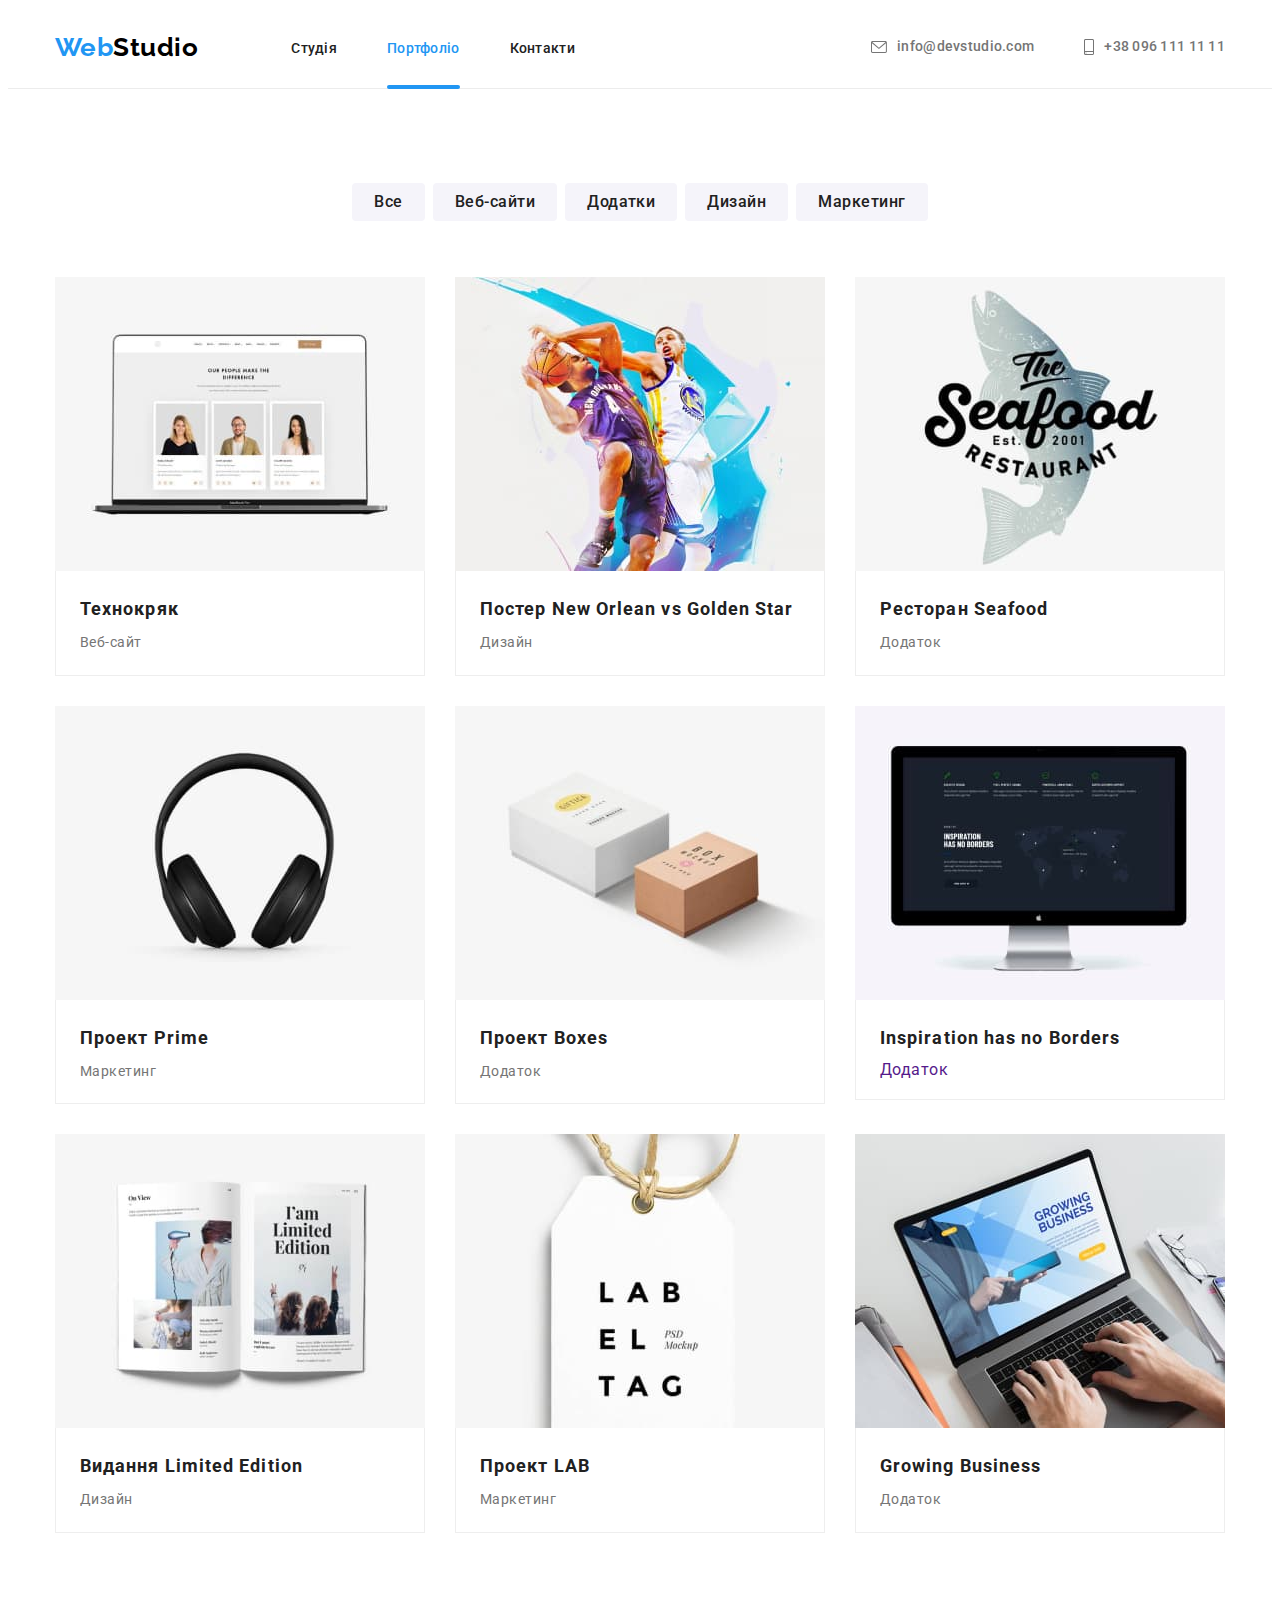
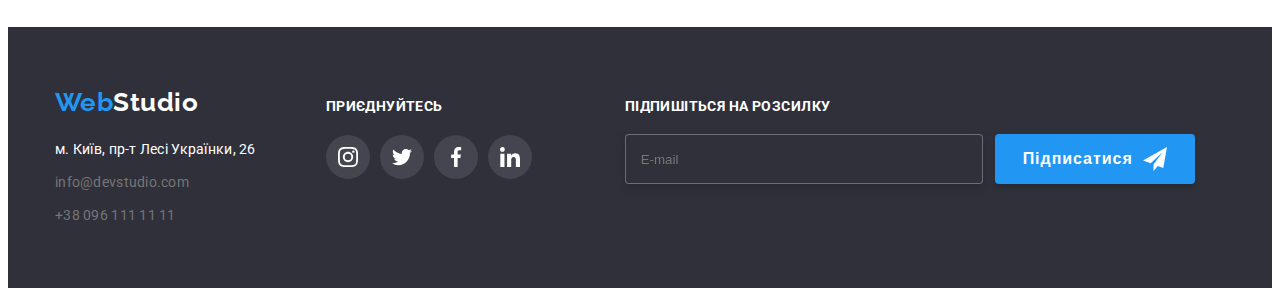
==== portfolio.html @ 053942f5 "111" ====
<!DOCTYPE html>
<html lang="uk">
<head>
    <meta charset="UTF-8">
    <meta http-equiv="X-UA-Compatible" content="IE=edge">
    <meta name="viewport" content="width=device-width, initial-scale=1.0">
    <title>Portfolio</title>
    <link rel="preconnect" href="https://fonts.googleapis.com">
    <link rel="preconnect" href="https://fonts.gstatic.com" crossorigin>
    <link href="https://fonts.googleapis.com/css2?family=Raleway:wght@700&family=Roboto:wght@400;500;700;900&display=swap" rel="stylesheet">
    <link
            rel="stylesheet"
            href="https://cdnjs.cloudflare.com/ajax/libs/modern-normalize/1.1.0/modern-normalize.min.css"
            integrity="sha512-wpPYUAdjBVSE4KJnH1VR1HeZfpl1ub8YT/NKx4PuQ5NmX2tKuGu6U/JRp5y+Y8XG2tV+wKQpNHVUX03MfMFn9Q=="
            crossorigin="anonymous"
            referrerpolicy="no-referrer"
        />
    <link rel="stylesheet" href="./css/styles.css">
    <link rel="stylesheet" href="./css/main.min.css">
    
</head>
<body>
    <header class="header">
        <div class="container header-container">
            <nav class="header-container">
                <a class="link header-logo" href="./index.html"> <span class="logo logo-font">Web</span><span class="logo1 logo-font">Studio</span></a>
                <ul class="list header-list">
                    <li><a class="navigation-header link" href="./index.html">Студія</a></li>
                    <li><a class="navigation-header current link" href="./portfolio.html">Портфоліо</a></li>
                    <li><a class="navigation-header link" href="">Контакти</a></li>
    
                </ul> 
            </nav>
            <ul class="list header-connect ">
                <li class="navigation-header">
                    

                        
                    <a class="navigation contact-color footer-img-a footer-img link" href="mailto:info@devstudio.com"><svg class="navigation-header-img" width="16" height="12">
                        <use class="" href="./img/lessons4/symbol-defs.svg#icon-envelope-hover-2"></use>
                        </svg>info@devstudio.com</a>
                    
                </li>
                
                <li class="navigation-header">
                    
                    <a class="navigation contact-color footer-img-a  link" href="tel:+380961111111"><svg class="navigation-header-img" width="10" height="16">
                        <use href="./img/lessons4/symbol-defs.svg#icon-smartphone-1"></use>
                        </svg>+38 096 111 11 11</a>
                
                </li>
            </ul>
        </div>
        
    </header>

    <main>
    <section class="section-portfolios">
        <div class="container">
            <h2 class="visually-hidden">Кнопки портфоліо</h2>

    <ul class="list button-portfolio">
        <li><button class="button-secondary portfolio-item" type="button">Все</button></li>
        <li><button class="button-secondary portfolio-item" type="button">Веб-сайти</button></li>
        <li><button class="button-secondary portfolio-item" type="button">Додатки</button></li>
        <li><button class="button-secondary portfolio-item" type="button">Дизайн</button></li>
        <li><button class="button-secondary portfolio-item" type="button">Маркетинг</button></li>
    </ul>

    <h2 class="visually-hidden">Роботи</h2>
    <ul class="list work-portfolio">

        <li>
            <a class="link work-portfolio-text-position" href="">
            <div class="work-portfolio-text-wrap" >
            <img src="./img/lessons2/web-site.jpg" alt="web-site" width="370">
            <p class="work-portfolio-text">Ресурс пропонує комплексні пропозиції з 
                різним рівнем функціоналу та сервісів. Все це дозволить відвідувачу 
                отримати вичерпні відомості про компанію чи приватну особу ексні пропозиції з 
                різним рівнем функціоналу та сервісів. Все це дозволить відвідувачу 
                отримати вичерпні відомості про компанію чи приватну особу.</p></div>
            <div class="portfolio-card"><h3 class="list section-portfolio">Технокряк</h3>
            <p class="section-title-portfolio">Веб-сайт</p></div>
            </a>
        </li>

        <li>
            <a class="work-portfolio-text-position link" href="">
            <div class="work-portfolio-card work-portfolio-text-wrap">
            <img src="./img/lessons2/new-orlean-vs-golden-star.jpg" alt="game_layout_design" width="370">
            <p class="work-portfolio-text">Ресурс пропонує комплексні пропозиції з 
                різним рівнем функціоналу та сервісів. Все це дозволить відвідувачу 
                отримати вичерпні відомості про компанію чи приватну особу.</p></div>
            <div class="portfolio-card"><h3 class="list section-portfolio">Постер New Orlean vs Golden Star</h3>
            <p class="section-title-portfolio">Дизайн</p></div>
            </a>
        </li>

        <li>
            <a class="work-portfolio-text-position link" href="">
            <div class="work-portfolio-card work-portfolio-text-wrap">
            <img src="./img/lessons2/restoraunt_Seafood.jpg" alt="addition_restoraunt_Seafood" width="370">
            <p class="work-portfolio-text">Ресурс пропонує комплексні пропозиції з 
                різним рівнем функціоналу та сервісів. Все це дозволить відвідувачу 
                отримати вичерпні відомості про компанію чи приватну особу. рс пропонує комплексні пропозиції з 
                різним рівнем функціоналу та сервісів. Все це дозволить відвідувачу 
                отримати вичерпні відомості про компанію чи приватну особу ексні пропозиції з 
                різним рівнем функціоналу та сервісів. Все це дозволить відвідувачу 
                отримати вичерпні відомості про компанію чи</p></div>
            <div class="portfolio-card"><h3 class="list section-portfolio">Ресторан Seafood</h3>
            <p class="section-title-portfolio">Додаток</p></div>
            </a>
        </li>

        <li>
            <a class="link work-portfolio-text-position" href="">
            <div class="work-portfolio-card work-portfolio-text-wrap">
            <img src="./img/lessons2/prime.jpg" alt="marketing_project_prime" width="370">
            <p class="work-portfolio-text">Ресурс пропонує комплексні пропозиції з 
                різним рівнем функціоналу та сервісів. Все це дозволить відвідувачу 
                отримати вичерпні відомості про компанію чи приватну особу.</p></div>
            <div class="portfolio-card"><h3 class="list section-portfolio">Проект Prime</h3>
            <p class="section-title-portfolio">Маркетинг</p></div>
            </a>
        </li>

        <li>
            <a class="link work-portfolio-text-position" href="">
            <div class="work-portfolio-card work-portfolio-text-wrap">
            <img src="./img/lessons2/boxes.jpg" alt="addition_project_boxes" width="370">
            <p class="work-portfolio-text">Ресурс пропонує комплексні пропозиції з 
                різним рівнем функціоналу та сервісів. Все це дозволить відвідувачу 
                отримати вичерпні відомості про компанію чи приватну особу.</p></div>
            <div class="portfolio-card"><h3 class="list section-portfolio">Проект Boxes</h3>
            <p class="section-title-portfolio">Додаток</p></div>
            </a>
        </li>

        <li>
            <a class="link work-portfolio-text-position" href="">
            <div class="work-portfolio-card work-portfolio-text-wrap">
            <img src="./img/lessons2/Inspiration-has-no-Borders.jpg" alt="Inspiration has no Borders" width="370">
            <p class="work-portfolio-text">Ресурс пропонує комплексні пропозиції з 
                різним рівнем функціоналу та сервісів. Все це дозволить відвідувачу 
                отримати вичерпні відомості про компанію чи приватну особу.</p></div>
            <div class="portfolio-card"><h3 class="list section-portfolio">Inspiration has no Borders</h3>
            <p class="ssection-title-portfolio">Додаток</p></div>  
            </a>
        </li>

        <li>
            <a class="link work-portfolio-text-position" href="">
            <div class="work-portfolio-card work-portfolio-text-wrap">
            <img src="./img/lessons2/Limited-Edition.jpg" alt="design_book_Limited Edition" width="370">
            <p class="work-portfolio-text">Ресурс пропонує комплексні пропозиції з 
                різним рівнем функціоналу та сервісів. Все це дозволить відвідувачу 
                отримати вичерпні відомості про компанію чи приватну особу.</p></div>
            <div class="portfolio-card"><h3 class="list section-portfolio">Видання Limited Edition</h3>
            <p class="section-title-portfolio">Дизайн</p></div> 
            </a>
        </li>

        <li>
            <a class="link work-portfolio-text-position" href="">
            <div class="work-portfolio-card work-portfolio-text-wrap">
            <img src="./img/lessons2/lab.jpg" alt="project_lab" width="370">
            <p class="work-portfolio-text">Ресурс пропонує комплексні пропозиції з 
                різним рівнем функціоналу та сервісів. Все це дозволить відвідувачу 
                отримати вичерпні відомості про компанію чи приватну особу.</p></div>
            <div class="portfolio-card"><h3 class="list section-portfolio">Проект LAB</h3>
            <p class="section-title-portfolio">Маркетинг</p></div>  
            </a>
        </li>

        <li>
            <a class="link work-portfolio-text-position" href="">
            <div class="work-portfolio-card work-portfolio-text-wrap">
            <img src="./img/lessons2/Growing-Business.jpg" alt="addition_Growing_Business" width="370">
            <p class="work-portfolio-text">Ресурс пропонує комплексні пропозиції з 
                різним рівнем функціоналу та сервісів. Все це дозволить відвідувачу 
                отримати вичерпні відомості про компанію чи приватну особу.</p></div>
            <div class="portfolio-card"><h3 class="list section-portfolio">Growing Business</h3>
            <p class="section-title-portfolio">Додаток</p></div>  
            </a> 
        </li>
    </ul>

        </div>
    
</section>

    </main>

    <footer class="footer">
        <div class="container footer-container">
            <div class="footer-section">
            <div class="footer-logo">
            <a class="link footer-logo" href="index.html"> <span class="logo logo-font">Web</span><span class="logo2 logo-font">Studio</span></a>
            </div>

            <address class="footer-address">
                <ul class="list footer-contacts">
                    
                    <li class="footer-contact"><a class="navigation-footer footer-address-font navigation-address link" href="https://goo.gl/maps/xgKNqcMdcs3EZ4Po8" target="_blank" rel="noopener noreferrer">м. Київ, пр-т Лесі Українки, 26</a></li>
                    <li class="footer-contact"><a class="navigation-footer contact-color footer-address-font link" href="mailto:info@devstudio.com">info@devstudio.com</a></li>
                    <li class="footer-contact"><a class="navigation-footer contact-color footer-address-font link" href="tel:+380961111111">+38 096 111 11 11</a></li>
                </ul> 
            </address>
        </div>
        
        

        <div class="join-up"><h2 class="join-up-title">приєднуйтесь</h2>
        <ul class="join-up-list  ">
            <li class="team-social-item list">
                <a href="" class="join-up-list-social">
                    <svg class="join-up-icon" width="20" height="20">
                    <use href="./img/lessons4/symbol-defs.svg#icon-instagram-2"></use>
                    </svg>
                </a></li>
                <li class="team-social-item list">
                    <a href="" class="join-up-list-social">
                        <svg class="join-up-icon" width="20" height="20">
                        <use href="./img/lessons4/symbol-defs.svg#icon-twitter-1"></use>
                        </svg>
                    </a></li>
                    <li class="team-social-item list">
                        <a href="" class="join-up-list-social">
                            <svg class="join-up-icon" width="20" height="20">
                            <use href="./img/lessons4/symbol-defs.svg#icon-facebook-1"></use>
                            </svg>
                        </a></li>
                        <li class="team-social-item list">
                            <a href="" class="join-up-list-social">
                                <svg class="join-up-icon" width="20" height="20">
                                <use href="./img/lessons4/symbol-defs.svg#icon-linkedin-1"></use>
                                </svg>
                            </a></li>
        </ul>
    </div>


    <form class="subscribe">

        <p class="subscribe-title">Підпишіться на розсилку</p>

        <div class="subscribe-form">
        <label for="e-mail"></label>
        <input class="subscribe-input" type="email" name="e-mail" placeholder="E-mail" id="e-mail">

        <button class="subscribe-btn" type="submit">
            Підписатися
            <svg class="footertelegramm" width="24px" height="24px">
                <use href="./img/lessons4/symbol-defs.svg#icon-icon-send"></use>
            </svg>
        </button>
        </div>
    
    </form>
    </div>
    </footer>


</body>
</html>
---- css/main.min.css ----
:root{--main-text: #212121;--secondary-text: #757575}.visually-hidden{position:absolute;white-space:nowrap;width:1px;height:1px;overflow:hidden;border:0;padding:0;clip:rect(0 0 0 0);clip-path:inset(50%);margin:-1px}*{box-sizing:border-box}p,h1,h2,h3,h4,h5,h6{margin:0}ul{margin:0;padding-left:0}button{cursor:pointer}img{display:block;max-width:100%;height:auto}.list{list-style:none}.link{text-decoration:none}body{background-color:#fff;color:var(--main-text);font-family:"Roboto",sans-serif;letter-spacing:.03em}.header{background-color:#fff;padding-top:24px;padding-bottom:25px;border-bottom-width:1px;border-bottom-style:solid;border-bottom-color:#ececec}.header-container{display:flex;align-items:center}.logo{color:#2196f3}.logo1{color:#000}.logo-font{font-family:"Raleway";font-weight:700;font-size:26px;line-height:1.19}.header-logo{margin-right:93px}.navigation-header{color:var(--main-text);font-weight:500;font-size:14px;line-height:1.14;letter-spacing:.02em;transition:color 250ms cubic-bezier(0.4, 0, 0.2, 1)}.navigation-header:hover,.navigation-header:focus{color:#2196f3}.navigation{color:var(--secondary-text);font-weight:500;font-size:14px;line-height:1.14;letter-spacing:.02em;transition:color 250ms cubic-bezier(0.4, 0, 0.2, 1)}.navigation:hover,.navigation:focus{color:#2196f3}.header-connect{margin-left:auto;display:flex;align-items:center;gap:50px}.header-list{display:flex;align-items:center;gap:50px}.navigation-header-img{margin-right:10px;fill:currentColor}.contact-color{color:var(--secondary-text);display:flex;align-items:center}.header-img-a{fill:var(--secondary-text)}.header-connect{margin-left:auto;display:flex;align-items:center;gap:50px}.header-list{display:flex;align-items:center;gap:50px}.navigation-header-img{margin-right:10px;fill:currentColor}.header-img-a{fill:var(--secondary-text)}.current{color:#2196f3;position:relative}.current::after{position:absolute;content:"";width:100%;height:4px;left:0;bottom:-33px;background:#2196f3;border-radius:2px}.hero{background-color:#2f303a;padding-top:200px;padding-bottom:200px;background-color:#2f303a;font-weight:900;font-size:44px;line-height:1.36;letter-spacing:.06em;text-align:center;background-image:linear-gradient(rgba(47, 48, 58, 0.4), rgba(47, 48, 58, 0.4)),url(../img/lessons4/hero.jpg);background-repeat:no-repeat;background-position:center;background-size:cover}.hero-title{color:#fff}.hero-text{font-weight:900;font-size:44px;line-height:1.36;letter-spacing:.06em;text-align:center;width:696px;margin-bottom:30px;margin-left:auto;margin-right:auto}.hero-title-btn{font-family:"Roboto";font-style:normal;font-weight:700;font-size:16px;line-height:1.88;letter-spacing:.06em;margin-left:auto;margin-right:auto;padding:10px 32px;color:#fff;background-color:#2196f3;border:none;border-radius:4px}.section-benefits{padding-top:94px}.container-benefits{display:flex;gap:30px}.benefits-img{width:270px;height:120px;background-color:#f5f4fa;margin-bottom:30px;border-radius:4px;display:flex;align-items:center;justify-content:center}.section-name{font-weight:700;font-size:14px;line-height:1.14;margin-bottom:10px}.section-title{color:var(--secondary-text);font-weight:400;font-size:14px;line-height:1.7}.section-doing-title{padding-top:94px;padding-bottom:94px}.section-doing{font-weight:700;font-size:36px;line-height:1.16;display:block;text-align:center;margin-bottom:50px}.section-doing-picture{margin-right:30px;display:flex;align-items:center;gap:30px}.section-doing-text-title{position:relative}.section-doing-text{position:absolute;width:100%;height:70px;background-color:rgba(47,48,58,.8);color:#fff;display:flex;align-items:center;justify-content:center;font-weight:700;font-size:14px;line-height:1.14;text-align:center;letter-spacing:.03em;text-transform:uppercase;bottom:0;left:0}.section-background{background-color:#f5f4fa}.container-team{text-align:center}.section-team-title{font-weight:700;font-size:36px;line-height:1.16;text-align:center;letter-spacing:.03em;margin-bottom:50px}.section-corporate{display:flex;align-items:center;gap:30px}.section-corporate-team{background-color:#fff;box-shadow:0px 1px 3px rgba(0,0,0,.12),0px 1px 1px rgba(0,0,0,.14),0px 2px 1px rgba(0,0,0,.2);border-radius:0px 0px 4px 4px}.section-team{font-weight:500;font-size:16px;line-height:1.18;margin-bottom:10px;padding-top:30px}.team-social{display:flex;gap:10px;justify-content:center;padding-bottom:30px}.team-social-list{width:44px;height:44px;border-radius:50%;background-color:#fff;display:block;display:flex;align-items:center;justify-content:center;color:#2196f3;transition:background-color 250ms cubic-bezier(0.4, 0, 0.2, 1)}.team-social-list:hover,.team-social-list:focus{background-color:#2196f3}.team-social-list:hover .team-social-icon,.team-social-list:focus .team-social-icon{fill:#fff}.team-social-icon{fill:#afb1b8;transition:fill 250ms cubic-bezier(0.4, 0, 0.2, 1)}.description{font-weight:400;font-size:16px;line-height:1.18;margin-bottom:16px}.section{color:var(--main-text);padding:94px 15px}.section-clients{padding-top:94px;padding-bottom:94px}.client-title{text-align:center;font-weight:700;font-size:36px;line-height:1.16;letter-spacing:.03em;margin-bottom:50px}.client-post-title{display:flex;gap:30px;justify-content:center}.client-img{fill:#afb1b8;width:170px;height:92px;border:1px solid #afb1b8;border-radius:4px;display:flex;align-items:center;justify-content:center;transition:border-color 250ms cubic-bezier(0.4, 0, 0.2, 1),fill 250ms cubic-bezier(0.4, 0, 0.2, 1)}.client-img:hover,.client-img:focus{border-color:#2196f3;fill:#2196f3}.footer{padding:60px 0;background-color:#2f303a}.footer-container{display:flex;align-items:baseline}.footer-logo{margin-bottom:20px}.logo2{color:#fff}.footer-contact:not(:last-child){margin-bottom:9px}.navigation-footer{font-weight:400;font-size:14px;line-height:1.71;letter-spacing:.02em;transition:color 250ms cubic-bezier(0.4, 0, 0.2, 1)}.navigation-footer:hover,.navigation-footer:focus{color:#2196f3}.footer-address-font{font-weight:400;font-size:14px;line-height:1.71;font-style:normal;display:block}.navigation-address{color:#fff}.join-up{margin-left:70px}.join-up-list{display:flex;gap:10px;justify-content:center}.join-up-list-social{width:44px;height:44px;border-radius:50%;background-color:rgba(255,255,255,.1);display:block;display:flex;align-items:center;justify-content:center;color:#2196f3;transition:background-color 250ms cubic-bezier(0.4, 0, 0.2, 1)}.join-up-list-social:hover,.join-up-list-social:focus{background-color:#2196f3}.join-up-icon{fill:#fff}.subscribe{display:block;margin-left:93px}.subscribe-title{font-weight:700;font-size:14px;line-height:16px;letter-spacing:.03em;text-transform:uppercase;color:#fff;margin-bottom:20px}.subscribe-form{display:flex}.subscribe-input{width:358px;height:50px;padding:15px;box-sizing:border-box;color:#fff;background-color:#2f303a;border:1px solid rgba(255,255,255,.3);filter:drop-shadow(0px 4px 4px rgba(0, 0, 0, 0.15));border-radius:4px;transition:border 250ms #2196f3}.subscribe-input:hover,.subscribe-input:focus{outline:none;border:1px solid #2196f3}.subscribe-btn{display:flex;justify-content:center;align-items:center;margin-left:12px;width:200px;height:50px;background:#2196f3;box-shadow:0px 4px 4px rgba(0,0,0,.15);border:none;border-radius:4px;font-weight:700;font-size:16px;line-height:1.87;letter-spacing:.06em;color:#fff;fill:#fff}.subscribe-btn:hover,.subscribe-btn:focus{cursor:pointer}.footertelegramm{margin-left:10px}.backdrob{position:fixed;top:0;left:0;width:100%;height:100%;background-color:rgba(0,0,0,.2);transition:opacity 250ms cubic-bezier(0.4, 0, 0.2, 1),visibility 250ms cubic-bezier(0.4, 0, 0.2, 1)}.modal{position:absolute;width:528px;height:581px;background:#fff;box-shadow:0px 1px 3px rgba(0,0,0,.12),0px 1px 1px rgba(0,0,0,.14),0px 2px 1px rgba(0,0,0,.2);border-radius:4px;top:50%;left:50%;transform:translate(-50%, -50%) scale(1);transition:transform 250ms cubic-bezier(0.4, 0, 0.2, 1);padding:40px}.backdrob.is-hidden .modal{transform:translate(-50%, -50%) scale(0)}.modal-button{position:absolute;top:8px;right:8px;display:flex;align-items:center;justify-content:center;width:30px;height:30px;padding:0;cursor:pointer;border-radius:50%;color:#000;background-color:rgba(0,0,0,0);border:1px solid rgba(0,0,0,.1);transition:color 250ms cubic-bezier(0.4, 0, 0.2, 1)}.modal-button:hover,.modal-button:focus{color:#2196f3}.modal-title{text-align:center;font-family:"Roboto";font-style:normal;font-weight:700;font-size:20px;line-height:1.15;text-align:center;letter-spacing:.03em;color:var(--main-text);margin-bottom:12px}.modal-input{width:100%;height:40px;border:1px solid rgba(33,33,33,.2);border-radius:4px;padding-left:42px;font-family:"Roboto";font-style:normal;font-weight:400;font-size:12px;line-height:1.16;letter-spacing:.01em;cursor:pointer;transition:border-color 250ms cubic-bezier(0.4, 0, 0.2, 1);outline:rgba(0,0,0,0)}.modal-input:hover,.modal-input:focus{border-color:#2196f3}.modal-title-text{font-family:"Roboto";font-style:normal;font-weight:400;font-size:12px;line-height:1.16;letter-spacing:.01em;color:var(--secondary-text);display:block}.input-icon{position:absolute;left:15px;top:50%;transform:translateY(-50%);transition:fill 250ms cubic-bezier(0.4, 0, 0.2, 1)}.modal-input:hover+.input-icon,.modal-input:focus+.input-icon{fill:#2196f3}.modal-field{margin-bottom:10px}.modal-field-textarea{margin-bottom:20px}.modal-text{display:block;width:100%;height:120px;font-family:"Roboto";font-style:normal;font-weight:400;font-size:12px;line-height:1.16;letter-spacing:.01em;color:var(--main-text);padding:16px 12px;margin-top:4px;border:1px solid rgba(33,33,33,.2);border-radius:4px;resize:none}.rules-text{display:flex;align-items:center;justify-content:center;font-weight:400;font-size:14px;line-height:1.71;letter-spacing:.03em;color:var(--secondary-text)}.rules-text span{width:16px;height:15px;border:2px solid var(--main-text);border-radius:2px;margin-right:7px;display:flex;align-items:center;justify-content:center}.modal-check:checked+.rules-text{background-color:#2196f3;border:none}.rules-link{padding-left:7px;font-size:14px;line-height:1.71;letter-spacing:.03em;text-decoration-line:underline;color:#2196f3}.check-icon{opacity:0}.modal-check:checked+.rules-text .check-icon{fill:#fff;opacity:1}.modal-title-btn{font-family:"Roboto";font-style:normal;font-weight:700;font-size:16px;line-height:1.88;letter-spacing:.06em;color:#fff;background-color:#2196f3;display:flex;align-items:center;text-align:center;letter-spacing:.06em;display:block;margin:30px auto 0;box-shadow:0px 4px 4px rgba(0,0,0,.15);border-radius:4px;border-width:0;padding:10px 32px;cursor:pointer}.input-wrap{position:relative;margin-top:4px}.modal-icon{fill:currentColor}.is-hidden{opacity:0;visibility:hidden;pointer-events:none}.section-portfolios{padding-top:94px;padding-bottom:94px}.button-portfolio{display:flex;gap:8px;margin-bottom:56px;justify-content:center}.button-secondary{color:var(--main-text);background-color:#f5f4fa;border:none;border-radius:4px;padding:6px 22px;transition:color 250ms cubic-bezier(0.4, 0, 0.2, 1),background-color 250ms cubic-bezier(0.4, 0, 0.2, 1)}.button-secondary:hover,.button-secondary:focus{color:#fff;background-color:#2196f3;box-shadow:0px 3px 1px rgba(0,0,0,.1),0px 1px 2px rgba(0,0,0,.08),0px 2px 2px rgba(0,0,0,.12)}.portfolio-item{font-family:"Roboto";font-weight:500;font-size:16px;line-height:1.62;letter-spacing:.03em;padding:6px 22px}.work-portfolio{display:flex;flex-wrap:wrap;gap:30px;transition:color 250ms cubic-bezier(0.4, 0, 0.2, 1)}.work-portfolio-text-position:hover .work-portfolio-text,.work-portfolio-text-position:focus .work-portfolio-text{transform:translateY(0%)}.work-portfolio-text-position{display:block;transition:box-shadow 250ms cubic-bezier(0.4, 0, 0.2, 1)}.work-portfolio-text-position:hover,.work-portfolio-text-position:focus{box-shadow:0px 1px 1px rgba(0,0,0,.12),0px 4px 4px rgba(0,0,0,.06),1px 4px 6px rgba(0,0,0,.16)}.work-portfolio-text-wrap{position:relative;overflow:hidden;transition:color 250ms cubic-bezier(0.4, 0, 0.2, 1)}.work-portfolio-text{position:absolute;top:0;left:0;font-weight:400;font-size:18px;line-height:1.5;letter-spacing:.03em;color:#fff;padding:63px 24px;background:rgba(33,150,243,.9);height:100%;width:100%;transform:translateY(101%);transition:transform 250ms cubic-bezier(0.4, 0, 0.2, 1);overflow:auto}.work-portfolio-text:hover,.work-portfolio-text:focus{box-shadow:0px 1px 1px rgba(0,0,0,.12),0px 4px 4px rgba(0,0,0,.06),1px 4px 6px rgba(0,0,0,.16)}.work-portfolio-text:hover .work-portfolio-text-position,.work-portfolio-text:focus .work-portfolio-text-position{transform:translateY(101%);box-shadow:0px 1px 1px rgba(0,0,0,.12),0px 4px 4px rgba(0,0,0,.06),1px 4px 6px rgba(0,0,0,.16)}.portfolio-card{background:#fff;border:1px solid #eee;padding:20px 24px;border-top:none}.section-portfolio{font-family:"Roboto";font-weight:700;font-size:18px;line-height:2;letter-spacing:.06em;color:var(--main-text);margin-bottom:4px}.section-title-portfolio{color:var(--secondary-text);font-weight:400;font-size:14px;line-height:1.7}.join-up-title{font-weight:700;font-size:14px;line-height:1.14;letter-spacing:.03em;text-transform:uppercase;color:#fff;margin-bottom:20px}.container{max-width:1200px;margin-left:auto;margin-right:auto;padding-left:15px;padding-right:15px}/*# sourceMappingURL=main.min.css.map */
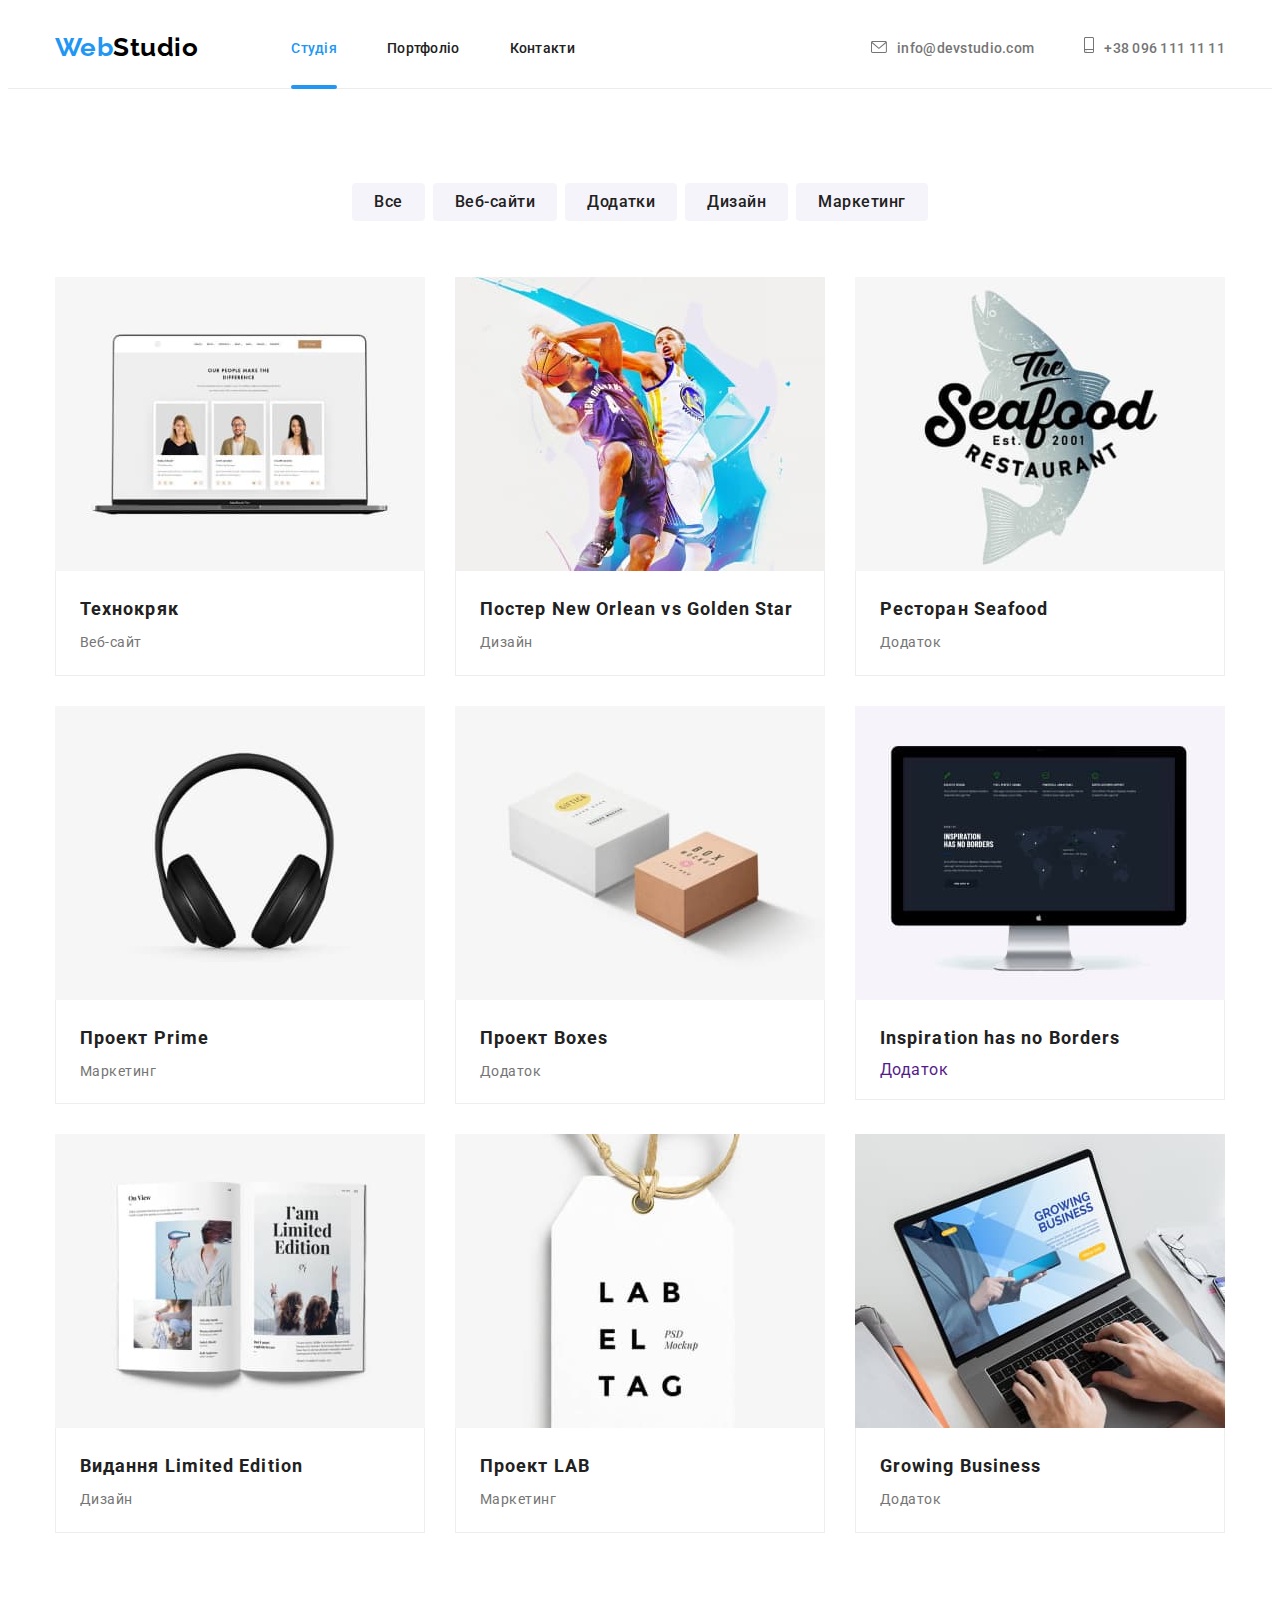
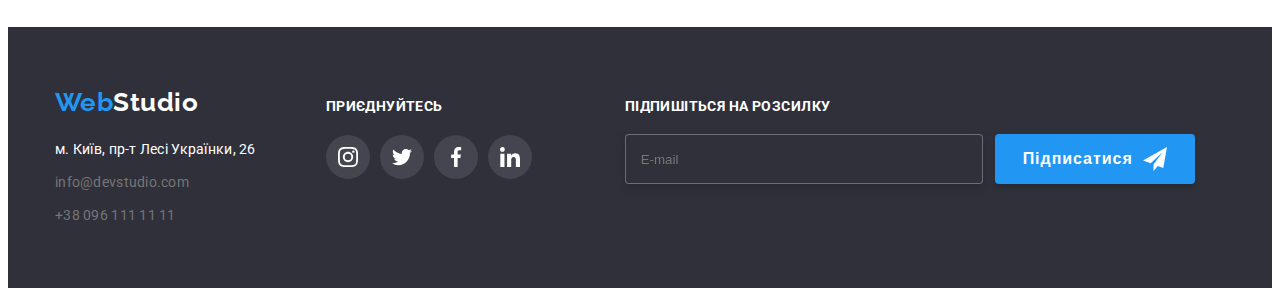
==== commit b64877d0: "допрацювання перед здачею" ====
--- a/portfolio.html
+++ b/portfolio.html
@@ -21,30 +21,30 @@
 </head>
 <body>
     <header class="header">
-        <div class="container header-container">
-            <nav class="header-container">
-                <a class="link header-logo" href="./index.html"> <span class="logo logo-font">Web</span><span class="logo1 logo-font">Studio</span></a>
-                <ul class="list header-list">
-                    <li><a class="navigation-header link" href="./index.html">Студія</a></li>
-                    <li><a class="navigation-header current link" href="./portfolio.html">Портфоліо</a></li>
-                    <li><a class="navigation-header link" href="">Контакти</a></li>
+        <div class="container header__container">
+            <nav class="header__container">
+                <a class="link header__logo-size" href="./index.html"> <span class="header__logo header__logo-font">Web</span><span class="header__logo1 header__logo-font">Studio</span></a>
+                <ul class="list header__list">
+                    <li><a class="header__unit current link" href="./index.html">Студія</a></li>
+                    <li><a class="header__unit link" href="./portfolio.html">Портфоліо</a></li>
+                    <li><a class="header__unit link" href="">Контакти</a></li>
     
                 </ul> 
             </nav>
-            <ul class="list header-connect ">
-                <li class="navigation-header">
+            <ul class="list header__connect ">
+                <li>
                     
 
                         
-                    <a class="navigation contact-color footer-img-a footer-img link" href="mailto:info@devstudio.com"><svg class="navigation-header-img" width="16" height="12">
+                    <a class="header__navigation link" href="mailto:info@devstudio.com"><svg class="header__img" width="16" height="12">
                         <use class="" href="./img/lessons4/symbol-defs.svg#icon-envelope-hover-2"></use>
                         </svg>info@devstudio.com</a>
                     
                 </li>
                 
-                <li class="navigation-header">
-                    
-                    <a class="navigation contact-color footer-img-a  link" href="tel:+380961111111"><svg class="navigation-header-img" width="10" height="16">
+                <li>
+                    
+                    <a class="header__navigation  header-img-a  link" href="tel:+380961111111"><svg class="header__img" width="10" height="16">
                         <use href="./img/lessons4/symbol-defs.svg#icon-smartphone-1"></use>
                         </svg>+38 096 111 11 11</a>
                 
@@ -54,133 +54,134 @@
         
     </header>
 
+
     <main>
-    <section class="section-portfolios">
+    <section class="portfolio">
         <div class="container">
             <h2 class="visually-hidden">Кнопки портфоліо</h2>
 
-    <ul class="list button-portfolio">
-        <li><button class="button-secondary portfolio-item" type="button">Все</button></li>
-        <li><button class="button-secondary portfolio-item" type="button">Веб-сайти</button></li>
-        <li><button class="button-secondary portfolio-item" type="button">Додатки</button></li>
-        <li><button class="button-secondary portfolio-item" type="button">Дизайн</button></li>
-        <li><button class="button-secondary portfolio-item" type="button">Маркетинг</button></li>
+    <ul class="list portfolio__button">
+        <li><button class="portfolio__button-secondary portfolio__item" type="button">Все</button></li>
+        <li><button class="portfolio__button-secondary portfolio__item" type="button">Веб-сайти</button></li>
+        <li><button class="portfolio__button-secondary portfolio__item" type="button">Додатки</button></li>
+        <li><button class="portfolio__button-secondary portfolio__item" type="button">Дизайн</button></li>
+        <li><button class="portfolio__button-secondary portfolio__item" type="button">Маркетинг</button></li>
     </ul>
 
     <h2 class="visually-hidden">Роботи</h2>
-    <ul class="list work-portfolio">
-
-        <li>
-            <a class="link work-portfolio-text-position" href="">
-            <div class="work-portfolio-text-wrap" >
+    <ul class="list portfolio__work">
+
+        <li>
+            <a class="link portfolio__text-position" href="">
+            <div class="portfolio__text-wrap" >
             <img src="./img/lessons2/web-site.jpg" alt="web-site" width="370">
-            <p class="work-portfolio-text">Ресурс пропонує комплексні пропозиції з 
+            <p class="portfolio__text">Ресурс пропонує комплексні пропозиції з 
                 різним рівнем функціоналу та сервісів. Все це дозволить відвідувачу 
                 отримати вичерпні відомості про компанію чи приватну особу ексні пропозиції з 
                 різним рівнем функціоналу та сервісів. Все це дозволить відвідувачу 
                 отримати вичерпні відомості про компанію чи приватну особу.</p></div>
-            <div class="portfolio-card"><h3 class="list section-portfolio">Технокряк</h3>
-            <p class="section-title-portfolio">Веб-сайт</p></div>
-            </a>
-        </li>
-
-        <li>
-            <a class="work-portfolio-text-position link" href="">
-            <div class="work-portfolio-card work-portfolio-text-wrap">
+            <div class="portfolio__card"><h3 class="list section-portfolio">Технокряк</h3>
+            <p class="portfolio__title">Веб-сайт</p></div>
+            </a>
+        </li>
+
+        <li>
+            <a class="portfolio__text-position link" href="">
+            <div class="work-portfolio-card portfolio__text-wrap">
             <img src="./img/lessons2/new-orlean-vs-golden-star.jpg" alt="game_layout_design" width="370">
-            <p class="work-portfolio-text">Ресурс пропонує комплексні пропозиції з 
-                різним рівнем функціоналу та сервісів. Все це дозволить відвідувачу 
-                отримати вичерпні відомості про компанію чи приватну особу.</p></div>
-            <div class="portfolio-card"><h3 class="list section-portfolio">Постер New Orlean vs Golden Star</h3>
-            <p class="section-title-portfolio">Дизайн</p></div>
-            </a>
-        </li>
-
-        <li>
-            <a class="work-portfolio-text-position link" href="">
-            <div class="work-portfolio-card work-portfolio-text-wrap">
+            <p class="portfolio__text">Ресурс пропонує комплексні пропозиції з 
+                різним рівнем функціоналу та сервісів. Все це дозволить відвідувачу 
+                отримати вичерпні відомості про компанію чи приватну особу.</p></div>
+            <div class="portfolio__card"><h3 class="list section-portfolio">Постер New Orlean vs Golden Star</h3>
+            <p class="portfolio__title">Дизайн</p></div>
+            </a>
+        </li>
+
+        <li>
+            <a class="portfolio__text-position link" href="">
+            <div class="work-portfolio-card portfolio__text-wrap">
             <img src="./img/lessons2/restoraunt_Seafood.jpg" alt="addition_restoraunt_Seafood" width="370">
-            <p class="work-portfolio-text">Ресурс пропонує комплексні пропозиції з 
+            <p class="portfolio__text">Ресурс пропонує комплексні пропозиції з 
                 різним рівнем функціоналу та сервісів. Все це дозволить відвідувачу 
                 отримати вичерпні відомості про компанію чи приватну особу. рс пропонує комплексні пропозиції з 
                 різним рівнем функціоналу та сервісів. Все це дозволить відвідувачу 
                 отримати вичерпні відомості про компанію чи приватну особу ексні пропозиції з 
                 різним рівнем функціоналу та сервісів. Все це дозволить відвідувачу 
                 отримати вичерпні відомості про компанію чи</p></div>
-            <div class="portfolio-card"><h3 class="list section-portfolio">Ресторан Seafood</h3>
-            <p class="section-title-portfolio">Додаток</p></div>
-            </a>
-        </li>
-
-        <li>
-            <a class="link work-portfolio-text-position" href="">
-            <div class="work-portfolio-card work-portfolio-text-wrap">
+            <div class="portfolio__card"><h3 class="list section-portfolio">Ресторан Seafood</h3>
+            <p class="portfolio__title">Додаток</p></div>
+            </a>
+        </li>
+
+        <li>
+            <a class="link portfolio__text-position" href="">
+            <div class="work-portfolio-card portfolio__text-wrap">
             <img src="./img/lessons2/prime.jpg" alt="marketing_project_prime" width="370">
-            <p class="work-portfolio-text">Ресурс пропонує комплексні пропозиції з 
-                різним рівнем функціоналу та сервісів. Все це дозволить відвідувачу 
-                отримати вичерпні відомості про компанію чи приватну особу.</p></div>
-            <div class="portfolio-card"><h3 class="list section-portfolio">Проект Prime</h3>
-            <p class="section-title-portfolio">Маркетинг</p></div>
-            </a>
-        </li>
-
-        <li>
-            <a class="link work-portfolio-text-position" href="">
-            <div class="work-portfolio-card work-portfolio-text-wrap">
+            <p class="portfolio__text">Ресурс пропонує комплексні пропозиції з 
+                різним рівнем функціоналу та сервісів. Все це дозволить відвідувачу 
+                отримати вичерпні відомості про компанію чи приватну особу.</p></div>
+            <div class="portfolio__card"><h3 class="list section-portfolio">Проект Prime</h3>
+            <p class="portfolio__title">Маркетинг</p></div>
+            </a>
+        </li>
+
+        <li>
+            <a class="link portfolio__text-position" href="">
+            <div class="work-portfolio-card portfolio__text-wrap">
             <img src="./img/lessons2/boxes.jpg" alt="addition_project_boxes" width="370">
-            <p class="work-portfolio-text">Ресурс пропонує комплексні пропозиції з 
-                різним рівнем функціоналу та сервісів. Все це дозволить відвідувачу 
-                отримати вичерпні відомості про компанію чи приватну особу.</p></div>
-            <div class="portfolio-card"><h3 class="list section-portfolio">Проект Boxes</h3>
-            <p class="section-title-portfolio">Додаток</p></div>
-            </a>
-        </li>
-
-        <li>
-            <a class="link work-portfolio-text-position" href="">
-            <div class="work-portfolio-card work-portfolio-text-wrap">
+            <p class="portfolio__text">Ресурс пропонує комплексні пропозиції з 
+                різним рівнем функціоналу та сервісів. Все це дозволить відвідувачу 
+                отримати вичерпні відомості про компанію чи приватну особу.</p></div>
+            <div class="portfolio__card"><h3 class="list section-portfolio">Проект Boxes</h3>
+            <p class="portfolio__title">Додаток</p></div>
+            </a>
+        </li>
+
+        <li>
+            <a class="link portfolio__text-position" href="">
+            <div class="work-portfolio-card portfolio__text-wrap">
             <img src="./img/lessons2/Inspiration-has-no-Borders.jpg" alt="Inspiration has no Borders" width="370">
-            <p class="work-portfolio-text">Ресурс пропонує комплексні пропозиції з 
-                різним рівнем функціоналу та сервісів. Все це дозволить відвідувачу 
-                отримати вичерпні відомості про компанію чи приватну особу.</p></div>
-            <div class="portfolio-card"><h3 class="list section-portfolio">Inspiration has no Borders</h3>
-            <p class="ssection-title-portfolio">Додаток</p></div>  
-            </a>
-        </li>
-
-        <li>
-            <a class="link work-portfolio-text-position" href="">
-            <div class="work-portfolio-card work-portfolio-text-wrap">
+            <p class="portfolio__text">Ресурс пропонує комплексні пропозиції з 
+                різним рівнем функціоналу та сервісів. Все це дозволить відвідувачу 
+                отримати вичерпні відомості про компанію чи приватну особу.</p></div>
+            <div class="portfolio__card"><h3 class="list section-portfolio">Inspiration has no Borders</h3>
+            <p class="sportfolio__title">Додаток</p></div>  
+            </a>
+        </li>
+
+        <li>
+            <a class="link portfolio__text-position" href="">
+            <div class="work-portfolio-card portfolio__text-wrap">
             <img src="./img/lessons2/Limited-Edition.jpg" alt="design_book_Limited Edition" width="370">
-            <p class="work-portfolio-text">Ресурс пропонує комплексні пропозиції з 
-                різним рівнем функціоналу та сервісів. Все це дозволить відвідувачу 
-                отримати вичерпні відомості про компанію чи приватну особу.</p></div>
-            <div class="portfolio-card"><h3 class="list section-portfolio">Видання Limited Edition</h3>
-            <p class="section-title-portfolio">Дизайн</p></div> 
-            </a>
-        </li>
-
-        <li>
-            <a class="link work-portfolio-text-position" href="">
-            <div class="work-portfolio-card work-portfolio-text-wrap">
+            <p class="portfolio__text">Ресурс пропонує комплексні пропозиції з 
+                різним рівнем функціоналу та сервісів. Все це дозволить відвідувачу 
+                отримати вичерпні відомості про компанію чи приватну особу.</p></div>
+            <div class="portfolio__card"><h3 class="list section-portfolio">Видання Limited Edition</h3>
+            <p class="portfolio__title">Дизайн</p></div> 
+            </a>
+        </li>
+
+        <li>
+            <a class="link portfolio__text-position" href="">
+            <div class="work-portfolio-card portfolio__text-wrap">
             <img src="./img/lessons2/lab.jpg" alt="project_lab" width="370">
-            <p class="work-portfolio-text">Ресурс пропонує комплексні пропозиції з 
-                різним рівнем функціоналу та сервісів. Все це дозволить відвідувачу 
-                отримати вичерпні відомості про компанію чи приватну особу.</p></div>
-            <div class="portfolio-card"><h3 class="list section-portfolio">Проект LAB</h3>
-            <p class="section-title-portfolio">Маркетинг</p></div>  
-            </a>
-        </li>
-
-        <li>
-            <a class="link work-portfolio-text-position" href="">
-            <div class="work-portfolio-card work-portfolio-text-wrap">
+            <p class="portfolio__text">Ресурс пропонує комплексні пропозиції з 
+                різним рівнем функціоналу та сервісів. Все це дозволить відвідувачу 
+                отримати вичерпні відомості про компанію чи приватну особу.</p></div>
+            <div class="portfolio__card"><h3 class="list section-portfolio">Проект LAB</h3>
+            <p class="portfolio__title">Маркетинг</p></div>  
+            </a>
+        </li>
+
+        <li>
+            <a class="link portfolio__text-position" href="">
+            <div class="work-portfolio-card portfolio__text-wrap">
             <img src="./img/lessons2/Growing-Business.jpg" alt="addition_Growing_Business" width="370">
-            <p class="work-portfolio-text">Ресурс пропонує комплексні пропозиції з 
-                різним рівнем функціоналу та сервісів. Все це дозволить відвідувачу 
-                отримати вичерпні відомості про компанію чи приватну особу.</p></div>
-            <div class="portfolio-card"><h3 class="list section-portfolio">Growing Business</h3>
-            <p class="section-title-portfolio">Додаток</p></div>  
+            <p class="portfolio__text">Ресурс пропонує комплексні пропозиції з 
+                різним рівнем функціоналу та сервісів. Все це дозволить відвідувачу 
+                отримати вичерпні відомості про компанію чи приватну особу.</p></div>
+            <div class="portfolio__card"><h3 class="list section-portfolio">Growing Business</h3>
+            <p class="portfolio__title">Додаток</p></div>  
             </a> 
         </li>
     </ul>
@@ -192,47 +193,47 @@
     </main>
 
     <footer class="footer">
-        <div class="container footer-container">
-            <div class="footer-section">
-            <div class="footer-logo">
-            <a class="link footer-logo" href="index.html"> <span class="logo logo-font">Web</span><span class="logo2 logo-font">Studio</span></a>
+        <div class="container footer__container">
+            <div>
+            <div class="footer__logo-size">
+            <a class="link" href="index.html"> <span class="footer__logo footer__logo-font">Web</span><span class="footer__logo2 footer__logo-font">Studio</span></a>
             </div>
 
-            <address class="footer-address">
-                <ul class="list footer-contacts">
-                    
-                    <li class="footer-contact"><a class="navigation-footer footer-address-font navigation-address link" href="https://goo.gl/maps/xgKNqcMdcs3EZ4Po8" target="_blank" rel="noopener noreferrer">м. Київ, пр-т Лесі Українки, 26</a></li>
-                    <li class="footer-contact"><a class="navigation-footer contact-color footer-address-font link" href="mailto:info@devstudio.com">info@devstudio.com</a></li>
-                    <li class="footer-contact"><a class="navigation-footer contact-color footer-address-font link" href="tel:+380961111111">+38 096 111 11 11</a></li>
+            <address>
+                <ul class="list">
+                    
+                    <li class="footer__contact"><a class="footer__navigation footer__address-font footer__navigation-address link" href="https://goo.gl/maps/xgKNqcMdcs3EZ4Po8" target="_blank" rel="noopener noreferrer">м. Київ, пр-т Лесі Українки, 26</a></li>
+                    <li class="footer__contact"><a class="footer__navigation footer__contact-color footer__address-font link" href="mailto:info@devstudio.com">info@devstudio.com</a></li>
+                    <li class="footer__contact"><a class="footer__navigation footer__contact-color footer__address-font link" href="tel:+380961111111">+38 096 111 11 11</a></li>
                 </ul> 
             </address>
         </div>
         
         
 
-        <div class="join-up"><h2 class="join-up-title">приєднуйтесь</h2>
-        <ul class="join-up-list  ">
-            <li class="team-social-item list">
-                <a href="" class="join-up-list-social">
-                    <svg class="join-up-icon" width="20" height="20">
+        <div class="join-up"><h2 class="join-up__title">приєднуйтесь</h2>
+        <ul class="join-up__list  ">
+            <li class=" list">
+                <a href="" class="join-up__social">
+                    <svg class="join-up__icon" width="20" height="20">
                     <use href="./img/lessons4/symbol-defs.svg#icon-instagram-2"></use>
                     </svg>
                 </a></li>
-                <li class="team-social-item list">
-                    <a href="" class="join-up-list-social">
-                        <svg class="join-up-icon" width="20" height="20">
+                <li class="list">
+                    <a href="" class="join-up__social">
+                        <svg class="join-up__icon" width="20" height="20">
                         <use href="./img/lessons4/symbol-defs.svg#icon-twitter-1"></use>
                         </svg>
                     </a></li>
-                    <li class="team-social-item list">
-                        <a href="" class="join-up-list-social">
-                            <svg class="join-up-icon" width="20" height="20">
+                    <li class="list">
+                        <a href="" class="join-up__social">
+                            <svg class="join-up__icon" width="20" height="20">
                             <use href="./img/lessons4/symbol-defs.svg#icon-facebook-1"></use>
                             </svg>
                         </a></li>
-                        <li class="team-social-item list">
-                            <a href="" class="join-up-list-social">
-                                <svg class="join-up-icon" width="20" height="20">
+                        <li class="list">
+                            <a href="" class="join-up__social">
+                                <svg class="join-up__icon" width="20" height="20">
                                 <use href="./img/lessons4/symbol-defs.svg#icon-linkedin-1"></use>
                                 </svg>
                             </a></li>
@@ -242,15 +243,15 @@
 
     <form class="subscribe">
 
-        <p class="subscribe-title">Підпишіться на розсилку</p>
-
-        <div class="subscribe-form">
+        <p class="subscribe__title">Підпишіться на розсилку</p>
+
+        <div class="subscribe__form">
         <label for="e-mail"></label>
-        <input class="subscribe-input" type="email" name="e-mail" placeholder="E-mail" id="e-mail">
-
-        <button class="subscribe-btn" type="submit">
+        <input class="subscribe__input" type="email" name="e-mail" placeholder="E-mail" id="e-mail">
+
+        <button class="subscribe__btn" type="submit">
             Підписатися
-            <svg class="footertelegramm" width="24px" height="24px">
+            <svg class="subscribe__footertelegramm" width="24px" height="24px">
                 <use href="./img/lessons4/symbol-defs.svg#icon-icon-send"></use>
             </svg>
         </button>
--- a/css/main.min.css
+++ b/css/main.min.css
@@ -1 +1 @@
-:root{--main-text: #212121;--secondary-text: #757575}.visually-hidden{position:absolute;white-space:nowrap;width:1px;height:1px;overflow:hidden;border:0;padding:0;clip:rect(0 0 0 0);clip-path:inset(50%);margin:-1px}*{box-sizing:border-box}p,h1,h2,h3,h4,h5,h6{margin:0}ul{margin:0;padding-left:0}button{cursor:pointer}img{display:block;max-width:100%;height:auto}.list{list-style:none}.link{text-decoration:none}body{background-color:#fff;color:var(--main-text);font-family:"Roboto",sans-serif;letter-spacing:.03em}.header{background-color:#fff;padding-top:24px;padding-bottom:25px;border-bottom-width:1px;border-bottom-style:solid;border-bottom-color:#ececec}.header-container{display:flex;align-items:center}.logo{color:#2196f3}.logo1{color:#000}.logo-font{font-family:"Raleway";font-weight:700;font-size:26px;line-height:1.19}.header-logo{margin-right:93px}.navigation-header{color:var(--main-text);font-weight:500;font-size:14px;line-height:1.14;letter-spacing:.02em;transition:color 250ms cubic-bezier(0.4, 0, 0.2, 1)}.navigation-header:hover,.navigation-header:focus{color:#2196f3}.navigation{color:var(--secondary-text);font-weight:500;font-size:14px;line-height:1.14;letter-spacing:.02em;transition:color 250ms cubic-bezier(0.4, 0, 0.2, 1)}.navigation:hover,.navigation:focus{color:#2196f3}.header-connect{margin-left:auto;display:flex;align-items:center;gap:50px}.header-list{display:flex;align-items:center;gap:50px}.navigation-header-img{margin-right:10px;fill:currentColor}.contact-color{color:var(--secondary-text);display:flex;align-items:center}.header-img-a{fill:var(--secondary-text)}.header-connect{margin-left:auto;display:flex;align-items:center;gap:50px}.header-list{display:flex;align-items:center;gap:50px}.navigation-header-img{margin-right:10px;fill:currentColor}.header-img-a{fill:var(--secondary-text)}.current{color:#2196f3;position:relative}.current::after{position:absolute;content:"";width:100%;height:4px;left:0;bottom:-33px;background:#2196f3;border-radius:2px}.hero{background-color:#2f303a;padding-top:200px;padding-bottom:200px;background-color:#2f303a;font-weight:900;font-size:44px;line-height:1.36;letter-spacing:.06em;text-align:center;background-image:linear-gradient(rgba(47, 48, 58, 0.4), rgba(47, 48, 58, 0.4)),url(../img/lessons4/hero.jpg);background-repeat:no-repeat;background-position:center;background-size:cover}.hero-title{color:#fff}.hero-text{font-weight:900;font-size:44px;line-height:1.36;letter-spacing:.06em;text-align:center;width:696px;margin-bottom:30px;margin-left:auto;margin-right:auto}.hero-title-btn{font-family:"Roboto";font-style:normal;font-weight:700;font-size:16px;line-height:1.88;letter-spacing:.06em;margin-left:auto;margin-right:auto;padding:10px 32px;color:#fff;background-color:#2196f3;border:none;border-radius:4px}.section-benefits{padding-top:94px}.container-benefits{display:flex;gap:30px}.benefits-img{width:270px;height:120px;background-color:#f5f4fa;margin-bottom:30px;border-radius:4px;display:flex;align-items:center;justify-content:center}.section-name{font-weight:700;font-size:14px;line-height:1.14;margin-bottom:10px}.section-title{color:var(--secondary-text);font-weight:400;font-size:14px;line-height:1.7}.section-doing-title{padding-top:94px;padding-bottom:94px}.section-doing{font-weight:700;font-size:36px;line-height:1.16;display:block;text-align:center;margin-bottom:50px}.section-doing-picture{margin-right:30px;display:flex;align-items:center;gap:30px}.section-doing-text-title{position:relative}.section-doing-text{position:absolute;width:100%;height:70px;background-color:rgba(47,48,58,.8);color:#fff;display:flex;align-items:center;justify-content:center;font-weight:700;font-size:14px;line-height:1.14;text-align:center;letter-spacing:.03em;text-transform:uppercase;bottom:0;left:0}.section-background{background-color:#f5f4fa}.container-team{text-align:center}.section-team-title{font-weight:700;font-size:36px;line-height:1.16;text-align:center;letter-spacing:.03em;margin-bottom:50px}.section-corporate{display:flex;align-items:center;gap:30px}.section-corporate-team{background-color:#fff;box-shadow:0px 1px 3px rgba(0,0,0,.12),0px 1px 1px rgba(0,0,0,.14),0px 2px 1px rgba(0,0,0,.2);border-radius:0px 0px 4px 4px}.section-team{font-weight:500;font-size:16px;line-height:1.18;margin-bottom:10px;padding-top:30px}.team-social{display:flex;gap:10px;justify-content:center;padding-bottom:30px}.team-social-list{width:44px;height:44px;border-radius:50%;background-color:#fff;display:block;display:flex;align-items:center;justify-content:center;color:#2196f3;transition:background-color 250ms cubic-bezier(0.4, 0, 0.2, 1)}.team-social-list:hover,.team-social-list:focus{background-color:#2196f3}.team-social-list:hover .team-social-icon,.team-social-list:focus .team-social-icon{fill:#fff}.team-social-icon{fill:#afb1b8;transition:fill 250ms cubic-bezier(0.4, 0, 0.2, 1)}.description{font-weight:400;font-size:16px;line-height:1.18;margin-bottom:16px}.section{color:var(--main-text);padding:94px 15px}.section-clients{padding-top:94px;padding-bottom:94px}.client-title{text-align:center;font-weight:700;font-size:36px;line-height:1.16;letter-spacing:.03em;margin-bottom:50px}.client-post-title{display:flex;gap:30px;justify-content:center}.client-img{fill:#afb1b8;width:170px;height:92px;border:1px solid #afb1b8;border-radius:4px;display:flex;align-items:center;justify-content:center;transition:border-color 250ms cubic-bezier(0.4, 0, 0.2, 1),fill 250ms cubic-bezier(0.4, 0, 0.2, 1)}.client-img:hover,.client-img:focus{border-color:#2196f3;fill:#2196f3}.footer{padding:60px 0;background-color:#2f303a}.footer-container{display:flex;align-items:baseline}.footer-logo{margin-bottom:20px}.logo2{color:#fff}.footer-contact:not(:last-child){margin-bottom:9px}.navigation-footer{font-weight:400;font-size:14px;line-height:1.71;letter-spacing:.02em;transition:color 250ms cubic-bezier(0.4, 0, 0.2, 1)}.navigation-footer:hover,.navigation-footer:focus{color:#2196f3}.footer-address-font{font-weight:400;font-size:14px;line-height:1.71;font-style:normal;display:block}.navigation-address{color:#fff}.join-up{margin-left:70px}.join-up-list{display:flex;gap:10px;justify-content:center}.join-up-list-social{width:44px;height:44px;border-radius:50%;background-color:rgba(255,255,255,.1);display:block;display:flex;align-items:center;justify-content:center;color:#2196f3;transition:background-color 250ms cubic-bezier(0.4, 0, 0.2, 1)}.join-up-list-social:hover,.join-up-list-social:focus{background-color:#2196f3}.join-up-icon{fill:#fff}.subscribe{display:block;margin-left:93px}.subscribe-title{font-weight:700;font-size:14px;line-height:16px;letter-spacing:.03em;text-transform:uppercase;color:#fff;margin-bottom:20px}.subscribe-form{display:flex}.subscribe-input{width:358px;height:50px;padding:15px;box-sizing:border-box;color:#fff;background-color:#2f303a;border:1px solid rgba(255,255,255,.3);filter:drop-shadow(0px 4px 4px rgba(0, 0, 0, 0.15));border-radius:4px;transition:border 250ms #2196f3}.subscribe-input:hover,.subscribe-input:focus{outline:none;border:1px solid #2196f3}.subscribe-btn{display:flex;justify-content:center;align-items:center;margin-left:12px;width:200px;height:50px;background:#2196f3;box-shadow:0px 4px 4px rgba(0,0,0,.15);border:none;border-radius:4px;font-weight:700;font-size:16px;line-height:1.87;letter-spacing:.06em;color:#fff;fill:#fff}.subscribe-btn:hover,.subscribe-btn:focus{cursor:pointer}.footertelegramm{margin-left:10px}.backdrob{position:fixed;top:0;left:0;width:100%;height:100%;background-color:rgba(0,0,0,.2);transition:opacity 250ms cubic-bezier(0.4, 0, 0.2, 1),visibility 250ms cubic-bezier(0.4, 0, 0.2, 1)}.modal{position:absolute;width:528px;height:581px;background:#fff;box-shadow:0px 1px 3px rgba(0,0,0,.12),0px 1px 1px rgba(0,0,0,.14),0px 2px 1px rgba(0,0,0,.2);border-radius:4px;top:50%;left:50%;transform:translate(-50%, -50%) scale(1);transition:transform 250ms cubic-bezier(0.4, 0, 0.2, 1);padding:40px}.backdrob.is-hidden .modal{transform:translate(-50%, -50%) scale(0)}.modal-button{position:absolute;top:8px;right:8px;display:flex;align-items:center;justify-content:center;width:30px;height:30px;padding:0;cursor:pointer;border-radius:50%;color:#000;background-color:rgba(0,0,0,0);border:1px solid rgba(0,0,0,.1);transition:color 250ms cubic-bezier(0.4, 0, 0.2, 1)}.modal-button:hover,.modal-button:focus{color:#2196f3}.modal-title{text-align:center;font-family:"Roboto";font-style:normal;font-weight:700;font-size:20px;line-height:1.15;text-align:center;letter-spacing:.03em;color:var(--main-text);margin-bottom:12px}.modal-input{width:100%;height:40px;border:1px solid rgba(33,33,33,.2);border-radius:4px;padding-left:42px;font-family:"Roboto";font-style:normal;font-weight:400;font-size:12px;line-height:1.16;letter-spacing:.01em;cursor:pointer;transition:border-color 250ms cubic-bezier(0.4, 0, 0.2, 1);outline:rgba(0,0,0,0)}.modal-input:hover,.modal-input:focus{border-color:#2196f3}.modal-title-text{font-family:"Roboto";font-style:normal;font-weight:400;font-size:12px;line-height:1.16;letter-spacing:.01em;color:var(--secondary-text);display:block}.input-icon{position:absolute;left:15px;top:50%;transform:translateY(-50%);transition:fill 250ms cubic-bezier(0.4, 0, 0.2, 1)}.modal-input:hover+.input-icon,.modal-input:focus+.input-icon{fill:#2196f3}.modal-field{margin-bottom:10px}.modal-field-textarea{margin-bottom:20px}.modal-text{display:block;width:100%;height:120px;font-family:"Roboto";font-style:normal;font-weight:400;font-size:12px;line-height:1.16;letter-spacing:.01em;color:var(--main-text);padding:16px 12px;margin-top:4px;border:1px solid rgba(33,33,33,.2);border-radius:4px;resize:none}.rules-text{display:flex;align-items:center;justify-content:center;font-weight:400;font-size:14px;line-height:1.71;letter-spacing:.03em;color:var(--secondary-text)}.rules-text span{width:16px;height:15px;border:2px solid var(--main-text);border-radius:2px;margin-right:7px;display:flex;align-items:center;justify-content:center}.modal-check:checked+.rules-text{background-color:#2196f3;border:none}.rules-link{padding-left:7px;font-size:14px;line-height:1.71;letter-spacing:.03em;text-decoration-line:underline;color:#2196f3}.check-icon{opacity:0}.modal-check:checked+.rules-text .check-icon{fill:#fff;opacity:1}.modal-title-btn{font-family:"Roboto";font-style:normal;font-weight:700;font-size:16px;line-height:1.88;letter-spacing:.06em;color:#fff;background-color:#2196f3;display:flex;align-items:center;text-align:center;letter-spacing:.06em;display:block;margin:30px auto 0;box-shadow:0px 4px 4px rgba(0,0,0,.15);border-radius:4px;border-width:0;padding:10px 32px;cursor:pointer}.input-wrap{position:relative;margin-top:4px}.modal-icon{fill:currentColor}.is-hidden{opacity:0;visibility:hidden;pointer-events:none}.section-portfolios{padding-top:94px;padding-bottom:94px}.button-portfolio{display:flex;gap:8px;margin-bottom:56px;justify-content:center}.button-secondary{color:var(--main-text);background-color:#f5f4fa;border:none;border-radius:4px;padding:6px 22px;transition:color 250ms cubic-bezier(0.4, 0, 0.2, 1),background-color 250ms cubic-bezier(0.4, 0, 0.2, 1)}.button-secondary:hover,.button-secondary:focus{color:#fff;background-color:#2196f3;box-shadow:0px 3px 1px rgba(0,0,0,.1),0px 1px 2px rgba(0,0,0,.08),0px 2px 2px rgba(0,0,0,.12)}.portfolio-item{font-family:"Roboto";font-weight:500;font-size:16px;line-height:1.62;letter-spacing:.03em;padding:6px 22px}.work-portfolio{display:flex;flex-wrap:wrap;gap:30px;transition:color 250ms cubic-bezier(0.4, 0, 0.2, 1)}.work-portfolio-text-position:hover .work-portfolio-text,.work-portfolio-text-position:focus .work-portfolio-text{transform:translateY(0%)}.work-portfolio-text-position{display:block;transition:box-shadow 250ms cubic-bezier(0.4, 0, 0.2, 1)}.work-portfolio-text-position:hover,.work-portfolio-text-position:focus{box-shadow:0px 1px 1px rgba(0,0,0,.12),0px 4px 4px rgba(0,0,0,.06),1px 4px 6px rgba(0,0,0,.16)}.work-portfolio-text-wrap{position:relative;overflow:hidden;transition:color 250ms cubic-bezier(0.4, 0, 0.2, 1)}.work-portfolio-text{position:absolute;top:0;left:0;font-weight:400;font-size:18px;line-height:1.5;letter-spacing:.03em;color:#fff;padding:63px 24px;background:rgba(33,150,243,.9);height:100%;width:100%;transform:translateY(101%);transition:transform 250ms cubic-bezier(0.4, 0, 0.2, 1);overflow:auto}.work-portfolio-text:hover,.work-portfolio-text:focus{box-shadow:0px 1px 1px rgba(0,0,0,.12),0px 4px 4px rgba(0,0,0,.06),1px 4px 6px rgba(0,0,0,.16)}.work-portfolio-text:hover .work-portfolio-text-position,.work-portfolio-text:focus .work-portfolio-text-position{transform:translateY(101%);box-shadow:0px 1px 1px rgba(0,0,0,.12),0px 4px 4px rgba(0,0,0,.06),1px 4px 6px rgba(0,0,0,.16)}.portfolio-card{background:#fff;border:1px solid #eee;padding:20px 24px;border-top:none}.section-portfolio{font-family:"Roboto";font-weight:700;font-size:18px;line-height:2;letter-spacing:.06em;color:var(--main-text);margin-bottom:4px}.section-title-portfolio{color:var(--secondary-text);font-weight:400;font-size:14px;line-height:1.7}.join-up-title{font-weight:700;font-size:14px;line-height:1.14;letter-spacing:.03em;text-transform:uppercase;color:#fff;margin-bottom:20px}.container{max-width:1200px;margin-left:auto;margin-right:auto;padding-left:15px;padding-right:15px}/*# sourceMappingURL=main.min.css.map */+:root{--main-text: #212121;--secondary-text: #757575}.visually-hidden{position:absolute;white-space:nowrap;width:1px;height:1px;overflow:hidden;border:0;padding:0;clip:rect(0 0 0 0);clip-path:inset(50%);margin:-1px}*{box-sizing:border-box}p,h1,h2,h3,h4,h5,h6{margin:0}ul{margin:0;padding-left:0}button{cursor:pointer}img{display:block;max-width:100%;height:auto}.list{list-style:none}.link{text-decoration:none}body{background-color:#fff;color:#212121;font-family:"Roboto",sans-serif;letter-spacing:.03em}.header{background-color:#fff;padding-top:24px;padding-bottom:25px;border-bottom-width:1px;border-bottom-style:solid;border-bottom-color:#ececec}.header__container{display:flex;align-items:center}.header__logo-size{margin-right:93px}.header__logo{color:#2196f3}.header__logo1{color:#000}.header__logo-font{font-family:"Raleway";font-weight:700;font-size:26px;line-height:1.19}.header__navigation{color:var(--secondary-text);font-weight:500;font-size:14px;line-height:1.14;letter-spacing:.02em;transition:color 250ms cubic-bezier(0.4, 0, 0.2, 1)}.header__navigation:hover,.header__navigation:focus{color:#2196f3}.header__list{display:flex;align-items:center;gap:50px}.header__unit{color:var(--main-text);font-weight:500;font-size:14px;line-height:1.14;letter-spacing:.02em;transition:color 250ms cubic-bezier(0.4, 0, 0.2, 1)}.header__unit:hover,.header__unit:focus{color:#2196f3}.header__connect{margin-left:auto;display:flex;align-items:center;gap:50px}.header__img{margin-right:10px;fill:currentColor}.current{color:#2196f3;position:relative}.current::after{position:absolute;content:"";width:100%;height:4px;left:0;bottom:-33px;background:#2196f3;border-radius:2px}.hero{background-color:#2f303a;padding-top:200px;padding-bottom:200px;background-color:#2f303a;font-weight:900;font-size:44px;line-height:1.36;letter-spacing:.06em;text-align:center;background-image:linear-gradient(rgba(47, 48, 58, 0.4), rgba(47, 48, 58, 0.4)),url(../img/lessons4/hero.jpg);background-repeat:no-repeat;background-position:center;background-size:cover}.hero__title{color:#fff}.hero__text{font-weight:900;font-size:44px;line-height:1.36;letter-spacing:.06em;text-align:center;width:696px;margin-bottom:30px;margin-left:auto;margin-right:auto}.hero__btn{font-family:"Roboto";font-style:normal;font-weight:700;font-size:16px;line-height:1.88;letter-spacing:.06em;margin-left:auto;margin-right:auto;padding:10px 32px;color:#fff;background-color:#2196f3;border:none;border-radius:4px}.benefits{padding-top:94px}.benefits__container{display:flex;gap:30px}.benefits__img{width:270px;height:120px;background-color:#f5f4fa;margin-bottom:30px;border-radius:4px;display:flex;align-items:center;justify-content:center}.benefits__name{font-weight:700;font-size:14px;line-height:1.14;margin-bottom:10px}.benefits__title{color:var(--secondary-text);font-weight:400;font-size:14px;line-height:1.7}.doing{padding-top:94px;padding-bottom:94px}.doing__section{font-weight:700;font-size:36px;line-height:1.16;display:block;text-align:center;margin-bottom:50px}.doing__picture{margin-right:30px;display:flex;align-items:center;gap:30px}.doing__title{position:relative}.doing__text{position:absolute;width:100%;height:70px;background-color:rgba(47,48,58,.8);color:#fff;display:flex;align-items:center;justify-content:center;font-weight:700;font-size:14px;line-height:1.14;text-align:center;letter-spacing:.03em;text-transform:uppercase;bottom:0;left:0}.team{color:var(--main-text);padding:94px 15px}.team__background{background-color:#f5f4fa}.team__container{text-align:center}.team__title{font-weight:700;font-size:36px;line-height:1.16;text-align:center;letter-spacing:.03em;margin-bottom:50px}.team__corporate{display:flex;align-items:center;gap:30px}.team__corporates{background-color:#fff;box-shadow:0px 1px 3px rgba(0,0,0,.12),0px 1px 1px rgba(0,0,0,.14),0px 2px 1px rgba(0,0,0,.2);border-radius:0px 0px 4px 4px}.team__name{font-weight:500;font-size:16px;line-height:1.18;margin-bottom:10px;padding-top:30px}.team__description{font-weight:400;font-size:16px;line-height:1.18;margin-bottom:16px;color:var(--secondary-text)}.team__social{display:flex;gap:10px;justify-content:center;padding-bottom:30px}.team__social-list{width:44px;height:44px;border-radius:50%;background-color:#fff;display:block;display:flex;align-items:center;justify-content:center;color:#2196f3;transition:background-color 250ms cubic-bezier(0.4, 0, 0.2, 1)}.team__social-list:hover,.team__social-list:focus{background-color:#2196f3}.team__icon{fill:#afb1b8;transition:fill 250ms cubic-bezier(0.4, 0, 0.2, 1)}.team__social-list:hover .team__icon,.team__social-list:focus .team__icon{fill:#fff}.clients{padding-top:94px;padding-bottom:94px}.client__title{text-align:center;font-weight:700;font-size:36px;line-height:1.16;letter-spacing:.03em;margin-bottom:50px}.client__post-title{display:flex;gap:30px;justify-content:center}.client__img{fill:#afb1b8;width:170px;height:92px;border:1px solid #afb1b8;border-radius:4px;display:flex;align-items:center;justify-content:center;transition:border-color 250ms cubic-bezier(0.4, 0, 0.2, 1),fill 250ms cubic-bezier(0.4, 0, 0.2, 1)}.client__img:hover,.client__img:focus{border-color:#2196f3;fill:#2196f3}.footer{padding:60px 0;background-color:#2f303a}.footer__container{display:flex;align-items:baseline}.footer__logo-size{margin-bottom:20px}.footer__logo{color:#2196f3}.footer__logo-font{font-family:"Raleway";font-weight:700;font-size:26px;line-height:1.19}.footer__logo2{color:#fff}.footer__contact:not(:last-child){margin-bottom:9px}.footer__navigation{font-weight:400;font-size:14px;line-height:1.71;letter-spacing:.02em;transition:color 250ms cubic-bezier(0.4, 0, 0.2, 1)}.footer__navigation:hover,.footer__navigation:focus{color:#2196f3}.footer__address-font{font-weight:400;font-size:14px;line-height:1.71;font-style:normal;display:block}.footer__navigation-address{color:#fff}.footer__contact-color{color:var(--secondary-text);display:flex;align-items:center}.join-up{margin-left:70px}.join-up__title{font-weight:700;font-size:14px;line-height:1.14;letter-spacing:.03em;text-transform:uppercase;color:#fff;margin-bottom:20px}.join-up__list{display:flex;gap:10px;justify-content:center}.join-up__social{width:44px;height:44px;border-radius:50%;background-color:rgba(255,255,255,.1);display:block;display:flex;align-items:center;justify-content:center;color:#2196f3;transition:background-color 250ms cubic-bezier(0.4, 0, 0.2, 1)}.join-up__social:hover,.join-up__social:focus{background-color:#2196f3}.join-up__icon{fill:#fff}.subscribe{display:block;margin-left:93px}.subscribe__title{font-weight:700;font-size:14px;line-height:16px;letter-spacing:.03em;text-transform:uppercase;color:#fff;margin-bottom:20px}.subscribe__form{display:flex}.subscribe__input{width:358px;height:50px;padding:15px;box-sizing:border-box;color:#fff;background-color:#2f303a;border:1px solid rgba(255,255,255,.3);filter:drop-shadow(0px 4px 4px rgba(0, 0, 0, 0.15));border-radius:4px;transition:border 250ms #2196f3}.subscribe__input:hover,.subscribe__input:focus{outline:none;border:1px solid #2196f3}.subscribe__btn{display:flex;justify-content:center;align-items:center;margin-left:12px;width:200px;height:50px;background:#2196f3;box-shadow:0px 4px 4px rgba(0,0,0,.15);border:none;border-radius:4px;font-weight:700;font-size:16px;line-height:1.87;letter-spacing:.06em;color:#fff;fill:#fff}.subscribe__btn:hover,.subscribe__btn:focus{cursor:pointer}.subscribe__footertelegramm{margin-left:10px}.backdrob{position:fixed;top:0;left:0;width:100%;height:100%;background-color:rgba(0,0,0,.2);transition:opacity 250ms cubic-bezier(0.4, 0, 0.2, 1),visibility 250ms cubic-bezier(0.4, 0, 0.2, 1)}.modal{position:absolute;width:528px;height:581px;background:#fff;box-shadow:0px 1px 3px rgba(0,0,0,.12),0px 1px 1px rgba(0,0,0,.14),0px 2px 1px rgba(0,0,0,.2);border-radius:4px;top:50%;left:50%;transform:translate(-50%, -50%) scale(1);transition:transform 250ms cubic-bezier(0.4, 0, 0.2, 1);padding:40px}.backdrob.is-hidden .modal{transform:translate(-50%, -50%) scale(0)}.modal__title{text-align:center;font-family:"Roboto";font-style:normal;font-weight:700;font-size:20px;line-height:1.15;text-align:center;letter-spacing:.03em;color:var(--main-text);margin-bottom:12px}.modal__field{margin-bottom:10px}.modal__title-text{font-family:"Roboto";font-style:normal;font-weight:400;font-size:12px;line-height:1.16;letter-spacing:.01em;color:var(--secondary-text);display:block}.modal__input-wrap{position:relative;margin-top:4px}.modal__input{width:100%;height:40px;border:1px solid rgba(33,33,33,.2);border-radius:4px;padding-left:42px;font-family:"Roboto";font-style:normal;font-weight:400;font-size:12px;line-height:1.16;letter-spacing:.01em;cursor:pointer;transition:border-color 250ms cubic-bezier(0.4, 0, 0.2, 1);outline:rgba(0,0,0,0)}.modal__input:hover,.modal__input:focus{border-color:#2196f3}.modal__input-icon{position:absolute;left:15px;top:50%;transform:translateY(-50%);transition:fill 250ms cubic-bezier(0.4, 0, 0.2, 1)}.modal__input:hover+.modal__input-icon,.modal__input:focus+.modal__input-icon{fill:#2196f3}.modal__field-textarea{margin-bottom:20px}.modal__text{display:block;width:100%;height:120px;font-family:"Roboto";font-style:normal;font-weight:400;font-size:12px;line-height:1.16;letter-spacing:.01em;color:var(--main-text);padding:16px 12px;margin-top:4px;border:1px solid rgba(33,33,33,.2);border-radius:4px;resize:none}.modal__rules-text{display:flex;align-items:center;justify-content:center;font-weight:400;font-size:14px;line-height:1.71;letter-spacing:.03em;color:var(--secondary-text)}.modal__rules-text span{width:16px;height:15px;border:2px solid var(--main-text);border-radius:2px;margin-right:7px;display:flex;align-items:center;justify-content:center}.modal__check:checked+.modal__rules-text span{background-color:#2196f3;border:none}.modal__check-icon{opacity:0}.modal__check:checked+.modal__rules-text .modal__check-icon{fill:#fff;opacity:1}.modal__rules-link{padding-left:7px;font-size:14px;line-height:1.71;letter-spacing:.03em;text-decoration-line:underline;color:#2196f3}.modal__title-btn{font-family:"Roboto";font-style:normal;font-weight:700;font-size:16px;line-height:1.88;letter-spacing:.06em;color:#fff;background-color:#2196f3;display:flex;align-items:center;text-align:center;letter-spacing:.06em;display:block;margin:30px auto 0;box-shadow:0px 4px 4px rgba(0,0,0,.15);border-radius:4px;border-width:0;padding:10px 32px;cursor:pointer}.modal__button{position:absolute;top:8px;right:8px;display:flex;align-items:center;justify-content:center;width:30px;height:30px;padding:0;cursor:pointer;border-radius:50%;color:#000;background-color:rgba(0,0,0,0);border:1px solid rgba(0,0,0,.1);transition:color 250ms cubic-bezier(0.4, 0, 0.2, 1)}.modal__button:hover,.modal__button:focus{color:#2196f3}.modal__icon{fill:currentColor}.is-hidden{opacity:0;visibility:hidden;pointer-events:none}.portfolio{padding-top:94px;padding-bottom:94px}.portfolio__button{display:flex;gap:8px;margin-bottom:56px;justify-content:center}.portfolio__button-secondary{color:var(--main-text);background-color:#f5f4fa;border:none;border-radius:4px;padding:6px 22px;transition:color 250ms cubic-bezier(0.4, 0, 0.2, 1),background-color 250ms cubic-bezier(0.4, 0, 0.2, 1)}.portfolio__button-secondary:hover,.portfolio__button-secondary:focus{color:#fff;background-color:#2196f3;box-shadow:0px 3px 1px rgba(0,0,0,.1),0px 1px 2px rgba(0,0,0,.08),0px 2px 2px rgba(0,0,0,.12)}.portfolio__item{font-family:"Roboto";font-weight:500;font-size:16px;line-height:1.62;letter-spacing:.03em;padding:6px 22px}.portfolio__work{display:flex;flex-wrap:wrap;gap:30px;transition:color 250ms cubic-bezier(0.4, 0, 0.2, 1)}.portfolio__text-position{display:block;transition:box-shadow 250ms cubic-bezier(0.4, 0, 0.2, 1)}.portfolio__text-position:hover,.portfolio__text-position:focus{box-shadow:0px 1px 1px rgba(0,0,0,.12),0px 4px 4px rgba(0,0,0,.06),1px 4px 6px rgba(0,0,0,.16)}.portfolio__text:hover .portfolio__text-position:hover,.portfolio__text:focus .portfolio__text-position:hover,.portfolio__text:hover .portfolio__text-position:focus,.portfolio__text:focus .portfolio__text-position:focus{transform:translateY(101%);box-shadow:0px 1px 1px rgba(0,0,0,.12),0px 4px 4px rgba(0,0,0,.06),1px 4px 6px rgba(0,0,0,.16)}.portfolio__text-wrap{position:relative;overflow:hidden;transition:color 250ms cubic-bezier(0.4, 0, 0.2, 1)}.portfolio__text{position:absolute;top:0;left:0;font-weight:400;font-size:18px;line-height:1.5;letter-spacing:.03em;color:#fff;padding:63px 24px;background:rgba(33,150,243,.9);height:100%;width:100%;transform:translateY(101%);transition:transform 250ms cubic-bezier(0.4, 0, 0.2, 1);overflow:auto}.portfolio__text:hover,.portfolio__text:focus{box-shadow:0px 1px 1px rgba(0,0,0,.12),0px 4px 4px rgba(0,0,0,.06),1px 4px 6px rgba(0,0,0,.16)}.portfolio__text-position:hover .portfolio__text,.portfolio__text-position:focus .portfolio__textt{transform:translateY(0%)}.portfolio__card{background:#fff;border:1px solid #eee;padding:20px 24px;border-top:none}.section-portfolio{font-family:"Roboto";font-weight:700;font-size:18px;line-height:2;letter-spacing:.06em;color:var(--main-text);margin-bottom:4px}.portfolio__title{color:var(--secondary-text);font-weight:400;font-size:14px;line-height:1.7}.container{max-width:1200px;margin-left:auto;margin-right:auto;padding-left:15px;padding-right:15px}.backdrob{position:fixed;top:0;left:0;width:100%;height:100%;background-color:rgba(0,0,0,.2);transition:opacity 250ms cubic-bezier(0.4, 0, 0.2, 1),visibility 250ms cubic-bezier(0.4, 0, 0.2, 1)}.modal{position:absolute;width:528px;height:581px;background:#fff;box-shadow:0px 1px 3px rgba(0,0,0,.12),0px 1px 1px rgba(0,0,0,.14),0px 2px 1px rgba(0,0,0,.2);border-radius:4px;top:50%;left:50%;transform:translate(-50%, -50%) scale(1);transition:transform 250ms cubic-bezier(0.4, 0, 0.2, 1);padding:40px}.backdrob.is-hidden .modal{transform:translate(-50%, -50%) scale(0)}.modal__title{text-align:center;font-family:"Roboto";font-style:normal;font-weight:700;font-size:20px;line-height:1.15;text-align:center;letter-spacing:.03em;color:var(--main-text);margin-bottom:12px}.modal__field{margin-bottom:10px}.modal__title-text{font-family:"Roboto";font-style:normal;font-weight:400;font-size:12px;line-height:1.16;letter-spacing:.01em;color:var(--secondary-text);display:block}.modal__input-wrap{position:relative;margin-top:4px}.modal__input{width:100%;height:40px;border:1px solid rgba(33,33,33,.2);border-radius:4px;padding-left:42px;font-family:"Roboto";font-style:normal;font-weight:400;font-size:12px;line-height:1.16;letter-spacing:.01em;cursor:pointer;transition:border-color 250ms cubic-bezier(0.4, 0, 0.2, 1);outline:rgba(0,0,0,0)}.modal__input:hover,.modal__input:focus{border-color:#2196f3}.modal__input-icon{position:absolute;left:15px;top:50%;transform:translateY(-50%);transition:fill 250ms cubic-bezier(0.4, 0, 0.2, 1)}.modal__input:hover+.modal__input-icon,.modal__input:focus+.modal__input-icon{fill:#2196f3}.modal__field-textarea{margin-bottom:20px}.modal__text{display:block;width:100%;height:120px;font-family:"Roboto";font-style:normal;font-weight:400;font-size:12px;line-height:1.16;letter-spacing:.01em;color:var(--main-text);padding:16px 12px;margin-top:4px;border:1px solid rgba(33,33,33,.2);border-radius:4px;resize:none}.modal__rules-text{display:flex;align-items:center;justify-content:center;font-weight:400;font-size:14px;line-height:1.71;letter-spacing:.03em;color:var(--secondary-text)}.modal__rules-text span{width:16px;height:15px;border:2px solid var(--main-text);border-radius:2px;margin-right:7px;display:flex;align-items:center;justify-content:center}.modal__check:checked+.modal__rules-text span{background-color:#2196f3;border:none}.modal__check-icon{opacity:0}.modal__check:checked+.modal__rules-text .modal__check-icon{fill:#fff;opacity:1}.modal__rules-link{padding-left:7px;font-size:14px;line-height:1.71;letter-spacing:.03em;text-decoration-line:underline;color:#2196f3}.modal__title-btn{font-family:"Roboto";font-style:normal;font-weight:700;font-size:16px;line-height:1.88;letter-spacing:.06em;color:#fff;background-color:#2196f3;display:flex;align-items:center;text-align:center;letter-spacing:.06em;display:block;margin:30px auto 0;box-shadow:0px 4px 4px rgba(0,0,0,.15);border-radius:4px;border-width:0;padding:10px 32px;cursor:pointer}.modal__button{position:absolute;top:8px;right:8px;display:flex;align-items:center;justify-content:center;width:30px;height:30px;padding:0;cursor:pointer;border-radius:50%;color:#000;background-color:rgba(0,0,0,0);border:1px solid rgba(0,0,0,.1);transition:color 250ms cubic-bezier(0.4, 0, 0.2, 1)}.modal__button:hover,.modal__button:focus{color:#2196f3}.modal__icon{fill:currentColor}.is-hidden{opacity:0;visibility:hidden;pointer-events:none}/*# sourceMappingURL=main.min.css.map */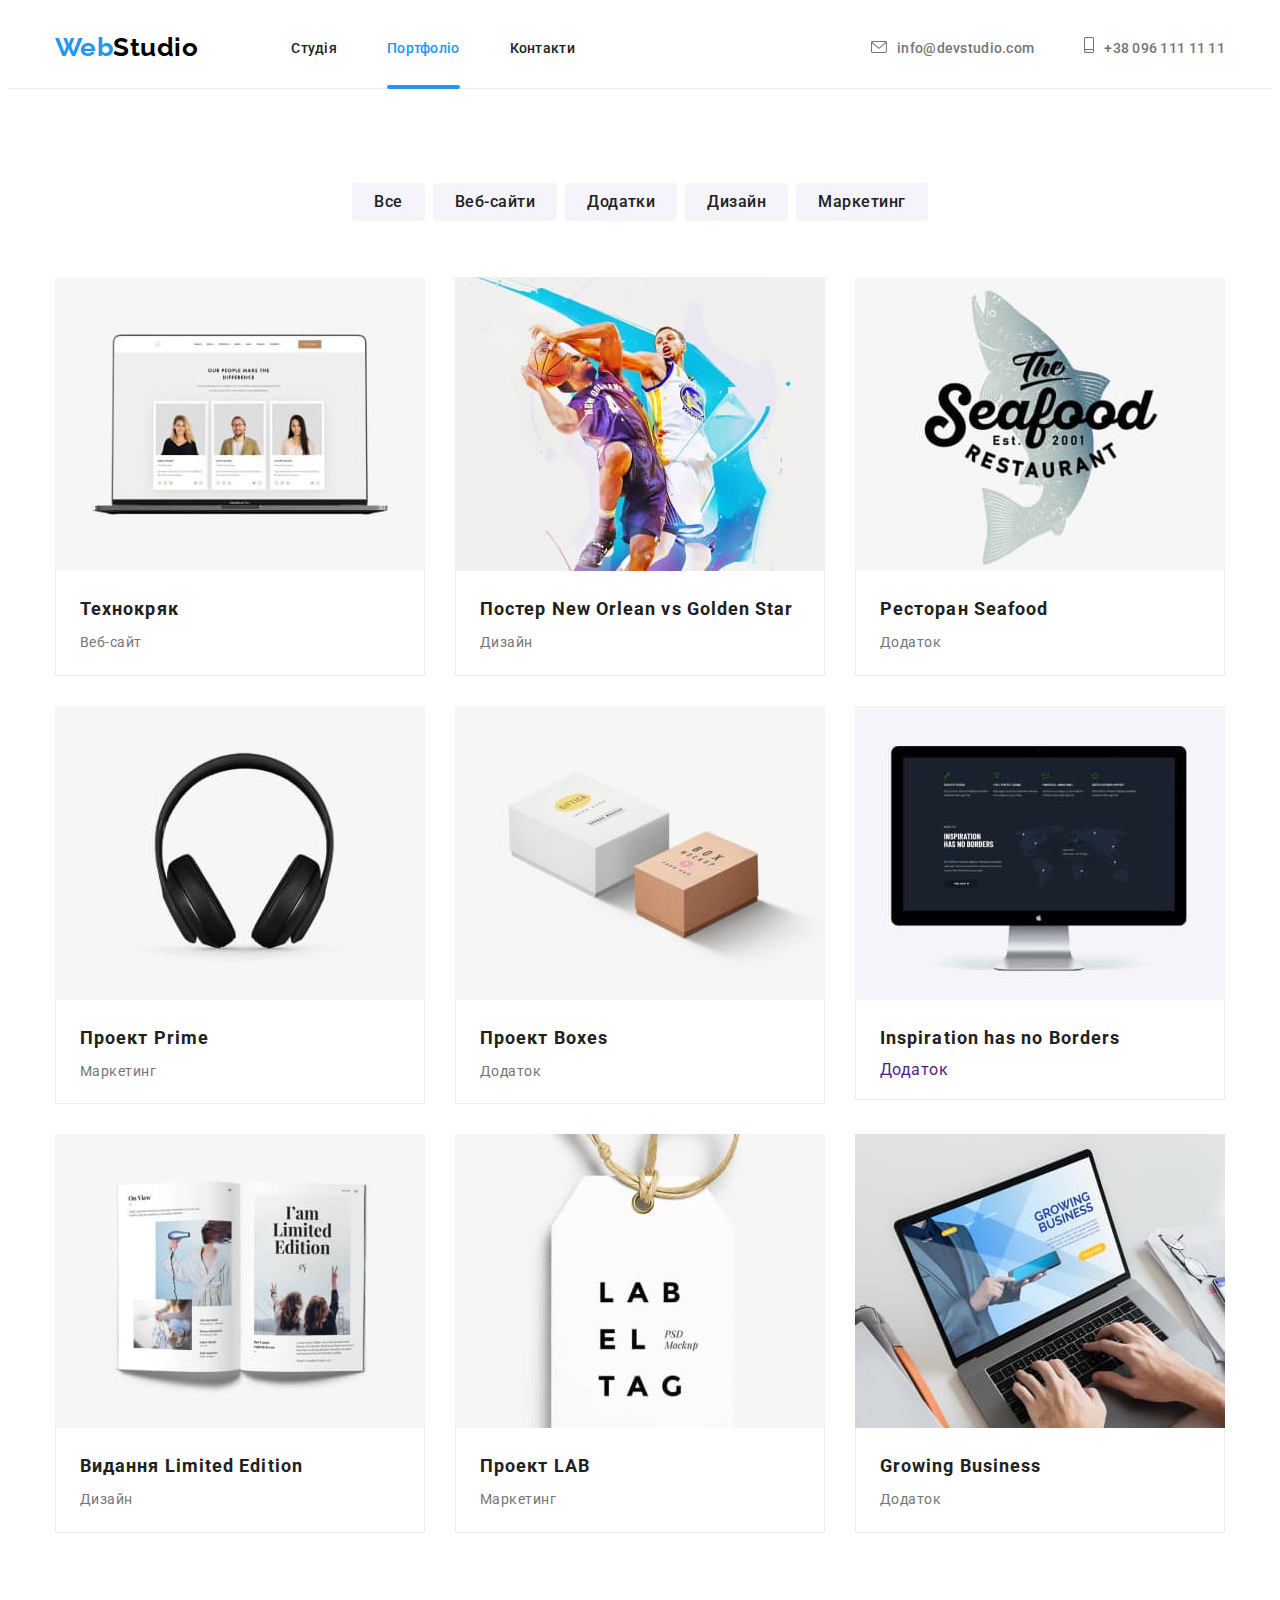
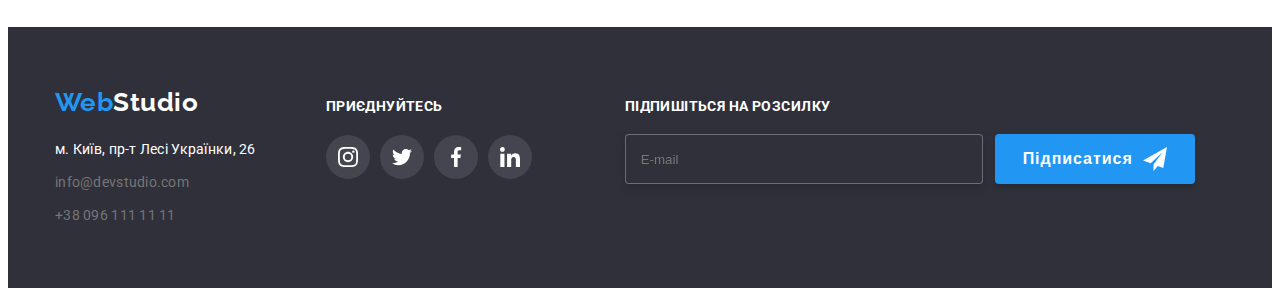
==== commit 4e1e5e53: "Спроба 1" ====
--- a/portfolio.html
+++ b/portfolio.html
@@ -25,8 +25,8 @@
             <nav class="header__container">
                 <a class="link header__logo-size" href="./index.html"> <span class="header__logo header__logo-font">Web</span><span class="header__logo1 header__logo-font">Studio</span></a>
                 <ul class="list header__list">
-                    <li><a class="header__unit current link" href="./index.html">Студія</a></li>
-                    <li><a class="header__unit link" href="./portfolio.html">Портфоліо</a></li>
+                    <li><a class="header__unit  link" href="./index.html">Студія</a></li>
+                    <li><a class="header__unit current link" href="./portfolio.html">Портфоліо</a></li>
                     <li><a class="header__unit link" href="">Контакти</a></li>
     
                 </ul> 
--- a/css/main.min.css
+++ b/css/main.min.css
@@ -1 +1 @@
-:root{--main-text: #212121;--secondary-text: #757575}.visually-hidden{position:absolute;white-space:nowrap;width:1px;height:1px;overflow:hidden;border:0;padding:0;clip:rect(0 0 0 0);clip-path:inset(50%);margin:-1px}*{box-sizing:border-box}p,h1,h2,h3,h4,h5,h6{margin:0}ul{margin:0;padding-left:0}button{cursor:pointer}img{display:block;max-width:100%;height:auto}.list{list-style:none}.link{text-decoration:none}body{background-color:#fff;color:#212121;font-family:"Roboto",sans-serif;letter-spacing:.03em}.header{background-color:#fff;padding-top:24px;padding-bottom:25px;border-bottom-width:1px;border-bottom-style:solid;border-bottom-color:#ececec}.header__container{display:flex;align-items:center}.header__logo-size{margin-right:93px}.header__logo{color:#2196f3}.header__logo1{color:#000}.header__logo-font{font-family:"Raleway";font-weight:700;font-size:26px;line-height:1.19}.header__navigation{color:var(--secondary-text);font-weight:500;font-size:14px;line-height:1.14;letter-spacing:.02em;transition:color 250ms cubic-bezier(0.4, 0, 0.2, 1)}.header__navigation:hover,.header__navigation:focus{color:#2196f3}.header__list{display:flex;align-items:center;gap:50px}.header__unit{color:var(--main-text);font-weight:500;font-size:14px;line-height:1.14;letter-spacing:.02em;transition:color 250ms cubic-bezier(0.4, 0, 0.2, 1)}.header__unit:hover,.header__unit:focus{color:#2196f3}.header__connect{margin-left:auto;display:flex;align-items:center;gap:50px}.header__img{margin-right:10px;fill:currentColor}.current{color:#2196f3;position:relative}.current::after{position:absolute;content:"";width:100%;height:4px;left:0;bottom:-33px;background:#2196f3;border-radius:2px}.hero{background-color:#2f303a;padding-top:200px;padding-bottom:200px;background-color:#2f303a;font-weight:900;font-size:44px;line-height:1.36;letter-spacing:.06em;text-align:center;background-image:linear-gradient(rgba(47, 48, 58, 0.4), rgba(47, 48, 58, 0.4)),url(../img/lessons4/hero.jpg);background-repeat:no-repeat;background-position:center;background-size:cover}.hero__title{color:#fff}.hero__text{font-weight:900;font-size:44px;line-height:1.36;letter-spacing:.06em;text-align:center;width:696px;margin-bottom:30px;margin-left:auto;margin-right:auto}.hero__btn{font-family:"Roboto";font-style:normal;font-weight:700;font-size:16px;line-height:1.88;letter-spacing:.06em;margin-left:auto;margin-right:auto;padding:10px 32px;color:#fff;background-color:#2196f3;border:none;border-radius:4px}.benefits{padding-top:94px}.benefits__container{display:flex;gap:30px}.benefits__img{width:270px;height:120px;background-color:#f5f4fa;margin-bottom:30px;border-radius:4px;display:flex;align-items:center;justify-content:center}.benefits__name{font-weight:700;font-size:14px;line-height:1.14;margin-bottom:10px}.benefits__title{color:var(--secondary-text);font-weight:400;font-size:14px;line-height:1.7}.doing{padding-top:94px;padding-bottom:94px}.doing__section{font-weight:700;font-size:36px;line-height:1.16;display:block;text-align:center;margin-bottom:50px}.doing__picture{margin-right:30px;display:flex;align-items:center;gap:30px}.doing__title{position:relative}.doing__text{position:absolute;width:100%;height:70px;background-color:rgba(47,48,58,.8);color:#fff;display:flex;align-items:center;justify-content:center;font-weight:700;font-size:14px;line-height:1.14;text-align:center;letter-spacing:.03em;text-transform:uppercase;bottom:0;left:0}.team{color:var(--main-text);padding:94px 15px}.team__background{background-color:#f5f4fa}.team__container{text-align:center}.team__title{font-weight:700;font-size:36px;line-height:1.16;text-align:center;letter-spacing:.03em;margin-bottom:50px}.team__corporate{display:flex;align-items:center;gap:30px}.team__corporates{background-color:#fff;box-shadow:0px 1px 3px rgba(0,0,0,.12),0px 1px 1px rgba(0,0,0,.14),0px 2px 1px rgba(0,0,0,.2);border-radius:0px 0px 4px 4px}.team__name{font-weight:500;font-size:16px;line-height:1.18;margin-bottom:10px;padding-top:30px}.team__description{font-weight:400;font-size:16px;line-height:1.18;margin-bottom:16px;color:var(--secondary-text)}.team__social{display:flex;gap:10px;justify-content:center;padding-bottom:30px}.team__social-list{width:44px;height:44px;border-radius:50%;background-color:#fff;display:block;display:flex;align-items:center;justify-content:center;color:#2196f3;transition:background-color 250ms cubic-bezier(0.4, 0, 0.2, 1)}.team__social-list:hover,.team__social-list:focus{background-color:#2196f3}.team__icon{fill:#afb1b8;transition:fill 250ms cubic-bezier(0.4, 0, 0.2, 1)}.team__social-list:hover .team__icon,.team__social-list:focus .team__icon{fill:#fff}.clients{padding-top:94px;padding-bottom:94px}.client__title{text-align:center;font-weight:700;font-size:36px;line-height:1.16;letter-spacing:.03em;margin-bottom:50px}.client__post-title{display:flex;gap:30px;justify-content:center}.client__img{fill:#afb1b8;width:170px;height:92px;border:1px solid #afb1b8;border-radius:4px;display:flex;align-items:center;justify-content:center;transition:border-color 250ms cubic-bezier(0.4, 0, 0.2, 1),fill 250ms cubic-bezier(0.4, 0, 0.2, 1)}.client__img:hover,.client__img:focus{border-color:#2196f3;fill:#2196f3}.footer{padding:60px 0;background-color:#2f303a}.footer__container{display:flex;align-items:baseline}.footer__logo-size{margin-bottom:20px}.footer__logo{color:#2196f3}.footer__logo-font{font-family:"Raleway";font-weight:700;font-size:26px;line-height:1.19}.footer__logo2{color:#fff}.footer__contact:not(:last-child){margin-bottom:9px}.footer__navigation{font-weight:400;font-size:14px;line-height:1.71;letter-spacing:.02em;transition:color 250ms cubic-bezier(0.4, 0, 0.2, 1)}.footer__navigation:hover,.footer__navigation:focus{color:#2196f3}.footer__address-font{font-weight:400;font-size:14px;line-height:1.71;font-style:normal;display:block}.footer__navigation-address{color:#fff}.footer__contact-color{color:var(--secondary-text);display:flex;align-items:center}.join-up{margin-left:70px}.join-up__title{font-weight:700;font-size:14px;line-height:1.14;letter-spacing:.03em;text-transform:uppercase;color:#fff;margin-bottom:20px}.join-up__list{display:flex;gap:10px;justify-content:center}.join-up__social{width:44px;height:44px;border-radius:50%;background-color:rgba(255,255,255,.1);display:block;display:flex;align-items:center;justify-content:center;color:#2196f3;transition:background-color 250ms cubic-bezier(0.4, 0, 0.2, 1)}.join-up__social:hover,.join-up__social:focus{background-color:#2196f3}.join-up__icon{fill:#fff}.subscribe{display:block;margin-left:93px}.subscribe__title{font-weight:700;font-size:14px;line-height:16px;letter-spacing:.03em;text-transform:uppercase;color:#fff;margin-bottom:20px}.subscribe__form{display:flex}.subscribe__input{width:358px;height:50px;padding:15px;box-sizing:border-box;color:#fff;background-color:#2f303a;border:1px solid rgba(255,255,255,.3);filter:drop-shadow(0px 4px 4px rgba(0, 0, 0, 0.15));border-radius:4px;transition:border 250ms #2196f3}.subscribe__input:hover,.subscribe__input:focus{outline:none;border:1px solid #2196f3}.subscribe__btn{display:flex;justify-content:center;align-items:center;margin-left:12px;width:200px;height:50px;background:#2196f3;box-shadow:0px 4px 4px rgba(0,0,0,.15);border:none;border-radius:4px;font-weight:700;font-size:16px;line-height:1.87;letter-spacing:.06em;color:#fff;fill:#fff}.subscribe__btn:hover,.subscribe__btn:focus{cursor:pointer}.subscribe__footertelegramm{margin-left:10px}.backdrob{position:fixed;top:0;left:0;width:100%;height:100%;background-color:rgba(0,0,0,.2);transition:opacity 250ms cubic-bezier(0.4, 0, 0.2, 1),visibility 250ms cubic-bezier(0.4, 0, 0.2, 1)}.modal{position:absolute;width:528px;height:581px;background:#fff;box-shadow:0px 1px 3px rgba(0,0,0,.12),0px 1px 1px rgba(0,0,0,.14),0px 2px 1px rgba(0,0,0,.2);border-radius:4px;top:50%;left:50%;transform:translate(-50%, -50%) scale(1);transition:transform 250ms cubic-bezier(0.4, 0, 0.2, 1);padding:40px}.backdrob.is-hidden .modal{transform:translate(-50%, -50%) scale(0)}.modal__title{text-align:center;font-family:"Roboto";font-style:normal;font-weight:700;font-size:20px;line-height:1.15;text-align:center;letter-spacing:.03em;color:var(--main-text);margin-bottom:12px}.modal__field{margin-bottom:10px}.modal__title-text{font-family:"Roboto";font-style:normal;font-weight:400;font-size:12px;line-height:1.16;letter-spacing:.01em;color:var(--secondary-text);display:block}.modal__input-wrap{position:relative;margin-top:4px}.modal__input{width:100%;height:40px;border:1px solid rgba(33,33,33,.2);border-radius:4px;padding-left:42px;font-family:"Roboto";font-style:normal;font-weight:400;font-size:12px;line-height:1.16;letter-spacing:.01em;cursor:pointer;transition:border-color 250ms cubic-bezier(0.4, 0, 0.2, 1);outline:rgba(0,0,0,0)}.modal__input:hover,.modal__input:focus{border-color:#2196f3}.modal__input-icon{position:absolute;left:15px;top:50%;transform:translateY(-50%);transition:fill 250ms cubic-bezier(0.4, 0, 0.2, 1)}.modal__input:hover+.modal__input-icon,.modal__input:focus+.modal__input-icon{fill:#2196f3}.modal__field-textarea{margin-bottom:20px}.modal__text{display:block;width:100%;height:120px;font-family:"Roboto";font-style:normal;font-weight:400;font-size:12px;line-height:1.16;letter-spacing:.01em;color:var(--main-text);padding:16px 12px;margin-top:4px;border:1px solid rgba(33,33,33,.2);border-radius:4px;resize:none}.modal__rules-text{display:flex;align-items:center;justify-content:center;font-weight:400;font-size:14px;line-height:1.71;letter-spacing:.03em;color:var(--secondary-text)}.modal__rules-text span{width:16px;height:15px;border:2px solid var(--main-text);border-radius:2px;margin-right:7px;display:flex;align-items:center;justify-content:center}.modal__check:checked+.modal__rules-text span{background-color:#2196f3;border:none}.modal__check-icon{opacity:0}.modal__check:checked+.modal__rules-text .modal__check-icon{fill:#fff;opacity:1}.modal__rules-link{padding-left:7px;font-size:14px;line-height:1.71;letter-spacing:.03em;text-decoration-line:underline;color:#2196f3}.modal__title-btn{font-family:"Roboto";font-style:normal;font-weight:700;font-size:16px;line-height:1.88;letter-spacing:.06em;color:#fff;background-color:#2196f3;display:flex;align-items:center;text-align:center;letter-spacing:.06em;display:block;margin:30px auto 0;box-shadow:0px 4px 4px rgba(0,0,0,.15);border-radius:4px;border-width:0;padding:10px 32px;cursor:pointer}.modal__button{position:absolute;top:8px;right:8px;display:flex;align-items:center;justify-content:center;width:30px;height:30px;padding:0;cursor:pointer;border-radius:50%;color:#000;background-color:rgba(0,0,0,0);border:1px solid rgba(0,0,0,.1);transition:color 250ms cubic-bezier(0.4, 0, 0.2, 1)}.modal__button:hover,.modal__button:focus{color:#2196f3}.modal__icon{fill:currentColor}.is-hidden{opacity:0;visibility:hidden;pointer-events:none}.portfolio{padding-top:94px;padding-bottom:94px}.portfolio__button{display:flex;gap:8px;margin-bottom:56px;justify-content:center}.portfolio__button-secondary{color:var(--main-text);background-color:#f5f4fa;border:none;border-radius:4px;padding:6px 22px;transition:color 250ms cubic-bezier(0.4, 0, 0.2, 1),background-color 250ms cubic-bezier(0.4, 0, 0.2, 1)}.portfolio__button-secondary:hover,.portfolio__button-secondary:focus{color:#fff;background-color:#2196f3;box-shadow:0px 3px 1px rgba(0,0,0,.1),0px 1px 2px rgba(0,0,0,.08),0px 2px 2px rgba(0,0,0,.12)}.portfolio__item{font-family:"Roboto";font-weight:500;font-size:16px;line-height:1.62;letter-spacing:.03em;padding:6px 22px}.portfolio__work{display:flex;flex-wrap:wrap;gap:30px;transition:color 250ms cubic-bezier(0.4, 0, 0.2, 1)}.portfolio__text-position{display:block;transition:box-shadow 250ms cubic-bezier(0.4, 0, 0.2, 1)}.portfolio__text-position:hover,.portfolio__text-position:focus{box-shadow:0px 1px 1px rgba(0,0,0,.12),0px 4px 4px rgba(0,0,0,.06),1px 4px 6px rgba(0,0,0,.16)}.portfolio__text:hover .portfolio__text-position:hover,.portfolio__text:focus .portfolio__text-position:hover,.portfolio__text:hover .portfolio__text-position:focus,.portfolio__text:focus .portfolio__text-position:focus{transform:translateY(101%);box-shadow:0px 1px 1px rgba(0,0,0,.12),0px 4px 4px rgba(0,0,0,.06),1px 4px 6px rgba(0,0,0,.16)}.portfolio__text-wrap{position:relative;overflow:hidden;transition:color 250ms cubic-bezier(0.4, 0, 0.2, 1)}.portfolio__text{position:absolute;top:0;left:0;font-weight:400;font-size:18px;line-height:1.5;letter-spacing:.03em;color:#fff;padding:63px 24px;background:rgba(33,150,243,.9);height:100%;width:100%;transform:translateY(101%);transition:transform 250ms cubic-bezier(0.4, 0, 0.2, 1);overflow:auto}.portfolio__text:hover,.portfolio__text:focus{box-shadow:0px 1px 1px rgba(0,0,0,.12),0px 4px 4px rgba(0,0,0,.06),1px 4px 6px rgba(0,0,0,.16)}.portfolio__text-position:hover .portfolio__text,.portfolio__text-position:focus .portfolio__textt{transform:translateY(0%)}.portfolio__card{background:#fff;border:1px solid #eee;padding:20px 24px;border-top:none}.section-portfolio{font-family:"Roboto";font-weight:700;font-size:18px;line-height:2;letter-spacing:.06em;color:var(--main-text);margin-bottom:4px}.portfolio__title{color:var(--secondary-text);font-weight:400;font-size:14px;line-height:1.7}.container{max-width:1200px;margin-left:auto;margin-right:auto;padding-left:15px;padding-right:15px}.backdrob{position:fixed;top:0;left:0;width:100%;height:100%;background-color:rgba(0,0,0,.2);transition:opacity 250ms cubic-bezier(0.4, 0, 0.2, 1),visibility 250ms cubic-bezier(0.4, 0, 0.2, 1)}.modal{position:absolute;width:528px;height:581px;background:#fff;box-shadow:0px 1px 3px rgba(0,0,0,.12),0px 1px 1px rgba(0,0,0,.14),0px 2px 1px rgba(0,0,0,.2);border-radius:4px;top:50%;left:50%;transform:translate(-50%, -50%) scale(1);transition:transform 250ms cubic-bezier(0.4, 0, 0.2, 1);padding:40px}.backdrob.is-hidden .modal{transform:translate(-50%, -50%) scale(0)}.modal__title{text-align:center;font-family:"Roboto";font-style:normal;font-weight:700;font-size:20px;line-height:1.15;text-align:center;letter-spacing:.03em;color:var(--main-text);margin-bottom:12px}.modal__field{margin-bottom:10px}.modal__title-text{font-family:"Roboto";font-style:normal;font-weight:400;font-size:12px;line-height:1.16;letter-spacing:.01em;color:var(--secondary-text);display:block}.modal__input-wrap{position:relative;margin-top:4px}.modal__input{width:100%;height:40px;border:1px solid rgba(33,33,33,.2);border-radius:4px;padding-left:42px;font-family:"Roboto";font-style:normal;font-weight:400;font-size:12px;line-height:1.16;letter-spacing:.01em;cursor:pointer;transition:border-color 250ms cubic-bezier(0.4, 0, 0.2, 1);outline:rgba(0,0,0,0)}.modal__input:hover,.modal__input:focus{border-color:#2196f3}.modal__input-icon{position:absolute;left:15px;top:50%;transform:translateY(-50%);transition:fill 250ms cubic-bezier(0.4, 0, 0.2, 1)}.modal__input:hover+.modal__input-icon,.modal__input:focus+.modal__input-icon{fill:#2196f3}.modal__field-textarea{margin-bottom:20px}.modal__text{display:block;width:100%;height:120px;font-family:"Roboto";font-style:normal;font-weight:400;font-size:12px;line-height:1.16;letter-spacing:.01em;color:var(--main-text);padding:16px 12px;margin-top:4px;border:1px solid rgba(33,33,33,.2);border-radius:4px;resize:none}.modal__rules-text{display:flex;align-items:center;justify-content:center;font-weight:400;font-size:14px;line-height:1.71;letter-spacing:.03em;color:var(--secondary-text)}.modal__rules-text span{width:16px;height:15px;border:2px solid var(--main-text);border-radius:2px;margin-right:7px;display:flex;align-items:center;justify-content:center}.modal__check:checked+.modal__rules-text span{background-color:#2196f3;border:none}.modal__check-icon{opacity:0}.modal__check:checked+.modal__rules-text .modal__check-icon{fill:#fff;opacity:1}.modal__rules-link{padding-left:7px;font-size:14px;line-height:1.71;letter-spacing:.03em;text-decoration-line:underline;color:#2196f3}.modal__title-btn{font-family:"Roboto";font-style:normal;font-weight:700;font-size:16px;line-height:1.88;letter-spacing:.06em;color:#fff;background-color:#2196f3;display:flex;align-items:center;text-align:center;letter-spacing:.06em;display:block;margin:30px auto 0;box-shadow:0px 4px 4px rgba(0,0,0,.15);border-radius:4px;border-width:0;padding:10px 32px;cursor:pointer}.modal__button{position:absolute;top:8px;right:8px;display:flex;align-items:center;justify-content:center;width:30px;height:30px;padding:0;cursor:pointer;border-radius:50%;color:#000;background-color:rgba(0,0,0,0);border:1px solid rgba(0,0,0,.1);transition:color 250ms cubic-bezier(0.4, 0, 0.2, 1)}.modal__button:hover,.modal__button:focus{color:#2196f3}.modal__icon{fill:currentColor}.is-hidden{opacity:0;visibility:hidden;pointer-events:none}/*# sourceMappingURL=main.min.css.map */+:root{--main-text: #212121;--secondary-text: #757575}.visually-hidden{position:absolute;white-space:nowrap;width:1px;height:1px;overflow:hidden;border:0;padding:0;clip:rect(0 0 0 0);clip-path:inset(50%);margin:-1px}*{box-sizing:border-box}p,h1,h2,h3,h4,h5,h6{margin:0}ul{margin:0;padding-left:0}button{cursor:pointer}img{display:block;max-width:100%;height:auto}.list{list-style:none}.link{text-decoration:none}body{background-color:#fff;color:#212121;font-family:"Roboto",sans-serif;letter-spacing:.03em}.header{background-color:#fff;padding-top:24px;padding-bottom:25px;border-bottom-width:1px;border-bottom-style:solid;border-bottom-color:#ececec}.header__container{display:flex;align-items:center}.header__logo-size{margin-right:93px}.header__logo{color:#2196f3}.header__logo1{color:#000}.header__logo-font{font-family:"Raleway";font-weight:700;font-size:26px;line-height:1.19}.header__navigation{color:var(--secondary-text);font-weight:500;font-size:14px;line-height:1.14;letter-spacing:.02em;transition:color 250ms cubic-bezier(0.4, 0, 0.2, 1)}.header__navigation:hover,.header__navigation:focus{color:#2196f3}.header__list{display:flex;align-items:center;gap:50px}.header__unit{color:var(--main-text);font-weight:500;font-size:14px;line-height:1.14;letter-spacing:.02em;transition:color 250ms cubic-bezier(0.4, 0, 0.2, 1)}.header__unit:hover,.header__unit:focus{color:#2196f3}.header__connect{margin-left:auto;display:flex;align-items:center;gap:50px}.header__img{margin-right:10px;fill:currentColor}.current{color:#2196f3;position:relative}.current::after{position:absolute;content:"";width:100%;height:4px;left:0;bottom:-33px;background:#2196f3;border-radius:2px}.hero{background-color:#2f303a;padding-top:200px;padding-bottom:200px;background-color:#2f303a;font-weight:900;font-size:44px;line-height:1.36;letter-spacing:.06em;text-align:center;background-image:linear-gradient(rgba(47, 48, 58, 0.4), rgba(47, 48, 58, 0.4)),url(../img/lessons4/hero.jpg);background-repeat:no-repeat;background-position:center;background-size:cover}.hero__title{color:#fff}.hero__text{font-weight:900;font-size:44px;line-height:1.36;letter-spacing:.06em;text-align:center;width:696px;margin-bottom:30px;margin-left:auto;margin-right:auto}.hero__btn{font-family:"Roboto";font-style:normal;font-weight:700;font-size:16px;line-height:1.88;letter-spacing:.06em;margin-left:auto;margin-right:auto;padding:10px 32px;color:#fff;background-color:#2196f3;border:none;border-radius:4px}.benefits{padding-top:94px}.benefits__container{display:flex;gap:30px}.benefits__img{width:270px;height:120px;background-color:#f5f4fa;margin-bottom:30px;border-radius:4px;display:flex;align-items:center;justify-content:center}.benefits__name{font-weight:700;font-size:14px;line-height:1.14;margin-bottom:10px}.benefits__title{color:var(--secondary-text);font-weight:400;font-size:14px;line-height:1.7}.doing{padding-top:94px;padding-bottom:94px}.doing__section{font-weight:700;font-size:36px;line-height:1.16;display:block;text-align:center;margin-bottom:50px}.doing__picture{margin-right:30px;display:flex;align-items:center;gap:30px}.doing__title{position:relative}.doing__text{position:absolute;width:100%;height:70px;background-color:rgba(47,48,58,.8);color:#fff;display:flex;align-items:center;justify-content:center;font-weight:700;font-size:14px;line-height:1.14;text-align:center;letter-spacing:.03em;text-transform:uppercase;bottom:0;left:0}.team{color:var(--main-text);padding:94px 15px}.team__background{background-color:#f5f4fa}.team__container{text-align:center}.team__title{font-weight:700;font-size:36px;line-height:1.16;text-align:center;letter-spacing:.03em;margin-bottom:50px}.team__corporate{display:flex;align-items:center;gap:30px}.team__corporates{background-color:#fff;box-shadow:0px 1px 3px rgba(0,0,0,.12),0px 1px 1px rgba(0,0,0,.14),0px 2px 1px rgba(0,0,0,.2);border-radius:0px 0px 4px 4px}.team__name{font-weight:500;font-size:16px;line-height:1.18;margin-bottom:10px;padding-top:30px}.team__description{font-weight:400;font-size:16px;line-height:1.18;margin-bottom:16px;color:var(--secondary-text)}.team__social{display:flex;gap:10px;justify-content:center;padding-bottom:30px}.team__social-list{width:44px;height:44px;border-radius:50%;background-color:#fff;display:block;display:flex;align-items:center;justify-content:center;color:#2196f3;transition:background-color 250ms cubic-bezier(0.4, 0, 0.2, 1)}.team__social-list:hover,.team__social-list:focus{background-color:#2196f3}.team__icon{fill:#afb1b8;transition:fill 250ms cubic-bezier(0.4, 0, 0.2, 1)}.team__social-list:hover .team__icon,.team__social-list:focus .team__icon{fill:#fff}.clients{padding-top:94px;padding-bottom:94px}.client__title{text-align:center;font-weight:700;font-size:36px;line-height:1.16;letter-spacing:.03em;margin-bottom:50px}.client__post-title{display:flex;gap:30px;justify-content:center}.client__img{fill:#afb1b8;width:170px;height:92px;border:1px solid #afb1b8;border-radius:4px;display:flex;align-items:center;justify-content:center;transition:border-color 250ms cubic-bezier(0.4, 0, 0.2, 1),fill 250ms cubic-bezier(0.4, 0, 0.2, 1)}.client__img:hover,.client__img:focus{border-color:#2196f3;fill:#2196f3}.footer{padding:60px 0;background-color:#2f303a}.footer__container{display:flex;align-items:baseline}.footer__logo-size{margin-bottom:20px}.footer__logo{color:#2196f3}.footer__logo-font{font-family:"Raleway";font-weight:700;font-size:26px;line-height:1.19}.footer__logo2{color:#fff}.footer__contact:not(:last-child){margin-bottom:9px}.footer__navigation{font-weight:400;font-size:14px;line-height:1.71;letter-spacing:.02em;transition:color 250ms cubic-bezier(0.4, 0, 0.2, 1)}.footer__navigation:hover,.footer__navigation:focus{color:#2196f3}.footer__address-font{font-weight:400;font-size:14px;line-height:1.71;font-style:normal;display:block}.footer__navigation-address{color:#fff}.footer__contact-color{color:var(--secondary-text);display:flex;align-items:center}.join-up{margin-left:70px}.join-up__title{font-weight:700;font-size:14px;line-height:1.14;letter-spacing:.03em;text-transform:uppercase;color:#fff;margin-bottom:20px}.join-up__list{display:flex;gap:10px;justify-content:center}.join-up__social{width:44px;height:44px;border-radius:50%;background-color:rgba(255,255,255,.1);display:block;display:flex;align-items:center;justify-content:center;color:#2196f3;transition:background-color 250ms cubic-bezier(0.4, 0, 0.2, 1)}.join-up__social:hover,.join-up__social:focus{background-color:#2196f3}.join-up__icon{fill:#fff}.subscribe{display:block;margin-left:93px}.subscribe__title{font-weight:700;font-size:14px;line-height:16px;letter-spacing:.03em;text-transform:uppercase;color:#fff;margin-bottom:20px}.subscribe__form{display:flex}.subscribe__input{width:358px;height:50px;padding:15px;box-sizing:border-box;color:#fff;background-color:#2f303a;border:1px solid rgba(255,255,255,.3);filter:drop-shadow(0px 4px 4px rgba(0, 0, 0, 0.15));border-radius:4px;transition:border 250ms #2196f3}.subscribe__input:hover,.subscribe__input:focus{outline:none;border:1px solid #2196f3}.subscribe__btn{display:flex;justify-content:center;align-items:center;margin-left:12px;width:200px;height:50px;background:#2196f3;box-shadow:0px 4px 4px rgba(0,0,0,.15);border:none;border-radius:4px;font-weight:700;font-size:16px;line-height:1.87;letter-spacing:.06em;color:#fff;fill:#fff}.subscribe__btn:hover,.subscribe__btn:focus{cursor:pointer}.subscribe__footertelegramm{margin-left:10px}.backdrob{position:fixed;top:0;left:0;width:100%;height:100%;background-color:rgba(0,0,0,.2);transition:opacity 250ms cubic-bezier(0.4, 0, 0.2, 1),visibility 250ms cubic-bezier(0.4, 0, 0.2, 1)}.modal{position:absolute;width:528px;height:581px;background:#fff;box-shadow:0px 1px 3px rgba(0,0,0,.12),0px 1px 1px rgba(0,0,0,.14),0px 2px 1px rgba(0,0,0,.2);border-radius:4px;top:50%;left:50%;transform:translate(-50%, -50%) scale(1);transition:transform 250ms cubic-bezier(0.4, 0, 0.2, 1);padding:40px}.backdrob.is-hidden .modal{transform:translate(-50%, -50%) scale(0)}.modal__title{text-align:center;font-family:"Roboto";font-style:normal;font-weight:700;font-size:20px;line-height:1.15;text-align:center;letter-spacing:.03em;color:#212121;margin-bottom:12px}.modal__field{margin-bottom:10px}.modal__title-text{font-family:"Roboto";font-style:normal;font-weight:400;font-size:12px;line-height:1.16;letter-spacing:.01em;color:#757575;display:block}.modal__input-wrap{position:relative;margin-top:4px}.modal__input{width:100%;height:40px;border:1px solid rgba(33,33,33,.2);border-radius:4px;padding-left:42px;font-family:"Roboto";font-style:normal;font-weight:400;font-size:12px;line-height:1.16;letter-spacing:.01em;cursor:pointer;transition:border-color 250ms cubic-bezier(0.4, 0, 0.2, 1);outline:rgba(0,0,0,0)}.modal__input:hover,.modal__input:focus{border-color:#2196f3}.modal__input-icon{position:absolute;left:15px;top:50%;transform:translateY(-50%);transition:fill 250ms cubic-bezier(0.4, 0, 0.2, 1)}.modal__input:hover+.modal__input-icon,.modal__input:focus+.modal__input-icon{fill:#2196f3}.modal__field-textarea{margin-bottom:20px}.modal__text{display:block;width:100%;height:120px;font-family:"Roboto";font-style:normal;font-weight:400;font-size:12px;line-height:1.16;letter-spacing:.01em;color:#212121;padding:16px 12px;margin-top:4px;border:1px solid rgba(33,33,33,.2);border-radius:4px;resize:none}.modal__rules-text{display:flex;align-items:center;justify-content:center;font-weight:400;font-size:14px;line-height:1.71;letter-spacing:.03em;color:var(--secondary-text)}.modal__rules-text span{width:16px;height:15px;border:2px solid var(--main-text);border-radius:2px;margin-right:7px;display:flex;align-items:center;justify-content:center}.modal__check:checked+.modal__rules-text span{background-color:#2196f3;border:none}.modal__check-icon{opacity:0}.modal__check:checked+.modal__rules-text .modal__check-icon{fill:#fff;opacity:1}.modal__rules-link{padding-left:7px;font-size:14px;line-height:1.71;letter-spacing:.03em;text-decoration-line:underline;color:#2196f3}.modal__title-btn{font-family:"Roboto";font-style:normal;font-weight:700;font-size:16px;line-height:1.88;letter-spacing:.06em;color:#fff;background-color:#2196f3;display:flex;align-items:center;text-align:center;letter-spacing:.06em;display:block;margin:30px auto 0;box-shadow:0px 4px 4px rgba(0,0,0,.15);border-radius:4px;border-width:0;padding:10px 32px;cursor:pointer}.modal__button{position:absolute;top:8px;right:8px;display:flex;align-items:center;justify-content:center;width:30px;height:30px;padding:0;cursor:pointer;border-radius:50%;color:#000;background-color:rgba(0,0,0,0);border:1px solid rgba(0,0,0,.1);transition:color 250ms cubic-bezier(0.4, 0, 0.2, 1)}.modal__button:hover,.modal__button:focus{color:#2196f3}.modal__icon{fill:currentColor}.is-hidden{opacity:0;visibility:hidden;pointer-events:none}.portfolio{padding-top:94px;padding-bottom:94px}.portfolio__button{display:flex;gap:8px;margin-bottom:56px;justify-content:center}.portfolio__button-secondary{color:var(--main-text);background-color:#f5f4fa;border:none;border-radius:4px;padding:6px 22px;transition:color 250ms cubic-bezier(0.4, 0, 0.2, 1),background-color 250ms cubic-bezier(0.4, 0, 0.2, 1)}.portfolio__button-secondary:hover,.portfolio__button-secondary:focus{color:#fff;background-color:#2196f3;box-shadow:0px 3px 1px rgba(0,0,0,.1),0px 1px 2px rgba(0,0,0,.08),0px 2px 2px rgba(0,0,0,.12)}.portfolio__item{font-family:"Roboto";font-weight:500;font-size:16px;line-height:1.62;letter-spacing:.03em;padding:6px 22px}.portfolio__work{display:flex;flex-wrap:wrap;gap:30px;transition:color 250ms cubic-bezier(0.4, 0, 0.2, 1)}.portfolio__text-position{display:block;transition:box-shadow 250ms cubic-bezier(0.4, 0, 0.2, 1)}.portfolio__text-position:hover,.portfolio__text-position:focus{box-shadow:0px 1px 1px rgba(0,0,0,.12),0px 4px 4px rgba(0,0,0,.06),1px 4px 6px rgba(0,0,0,.16)}.portfolio__text:hover .portfolio__text-position:hover,.portfolio__text:focus .portfolio__text-position:hover,.portfolio__text:hover .portfolio__text-position:focus,.portfolio__text:focus .portfolio__text-position:focus{transform:translateY(101%);box-shadow:0px 1px 1px rgba(0,0,0,.12),0px 4px 4px rgba(0,0,0,.06),1px 4px 6px rgba(0,0,0,.16)}.portfolio__text-wrap{position:relative;overflow:hidden;transition:color 250ms cubic-bezier(0.4, 0, 0.2, 1)}.portfolio__text{position:absolute;top:0;left:0;font-weight:400;font-size:18px;line-height:1.5;letter-spacing:.03em;color:#fff;padding:63px 24px;background:rgba(33,150,243,.9);height:100%;width:100%;transform:translateY(101%);transition:transform 250ms cubic-bezier(0.4, 0, 0.2, 1);overflow:auto}.portfolio__text:hover,.portfolio__text:focus{box-shadow:0px 1px 1px rgba(0,0,0,.12),0px 4px 4px rgba(0,0,0,.06),1px 4px 6px rgba(0,0,0,.16)}.portfolio__text-position:hover .portfolio__text,.portfolio__text-position:focus .portfolio__textt{transform:translateY(0%)}.portfolio__card{background:#fff;border:1px solid #eee;padding:20px 24px;border-top:none}.section-portfolio{font-family:"Roboto";font-weight:700;font-size:18px;line-height:2;letter-spacing:.06em;color:var(--main-text);margin-bottom:4px}.portfolio__title{color:var(--secondary-text);font-weight:400;font-size:14px;line-height:1.7}.container{max-width:1200px;margin-left:auto;margin-right:auto;padding-left:15px;padding-right:15px}.backdrob{position:fixed;top:0;left:0;width:100%;height:100%;background-color:rgba(0,0,0,.2);transition:opacity 250ms cubic-bezier(0.4, 0, 0.2, 1),visibility 250ms cubic-bezier(0.4, 0, 0.2, 1)}.modal{position:absolute;width:528px;height:581px;background:#fff;box-shadow:0px 1px 3px rgba(0,0,0,.12),0px 1px 1px rgba(0,0,0,.14),0px 2px 1px rgba(0,0,0,.2);border-radius:4px;top:50%;left:50%;transform:translate(-50%, -50%) scale(1);transition:transform 250ms cubic-bezier(0.4, 0, 0.2, 1);padding:40px}.backdrob.is-hidden .modal{transform:translate(-50%, -50%) scale(0)}.modal__title{text-align:center;font-family:"Roboto";font-style:normal;font-weight:700;font-size:20px;line-height:1.15;text-align:center;letter-spacing:.03em;color:#212121;margin-bottom:12px}.modal__field{margin-bottom:10px}.modal__title-text{font-family:"Roboto";font-style:normal;font-weight:400;font-size:12px;line-height:1.16;letter-spacing:.01em;color:#757575;display:block}.modal__input-wrap{position:relative;margin-top:4px}.modal__input{width:100%;height:40px;border:1px solid rgba(33,33,33,.2);border-radius:4px;padding-left:42px;font-family:"Roboto";font-style:normal;font-weight:400;font-size:12px;line-height:1.16;letter-spacing:.01em;cursor:pointer;transition:border-color 250ms cubic-bezier(0.4, 0, 0.2, 1);outline:rgba(0,0,0,0)}.modal__input:hover,.modal__input:focus{border-color:#2196f3}.modal__input-icon{position:absolute;left:15px;top:50%;transform:translateY(-50%);transition:fill 250ms cubic-bezier(0.4, 0, 0.2, 1)}.modal__input:hover+.modal__input-icon,.modal__input:focus+.modal__input-icon{fill:#2196f3}.modal__field-textarea{margin-bottom:20px}.modal__text{display:block;width:100%;height:120px;font-family:"Roboto";font-style:normal;font-weight:400;font-size:12px;line-height:1.16;letter-spacing:.01em;color:#212121;padding:16px 12px;margin-top:4px;border:1px solid rgba(33,33,33,.2);border-radius:4px;resize:none}.modal__rules-text{display:flex;align-items:center;justify-content:center;font-weight:400;font-size:14px;line-height:1.71;letter-spacing:.03em;color:var(--secondary-text)}.modal__rules-text span{width:16px;height:15px;border:2px solid var(--main-text);border-radius:2px;margin-right:7px;display:flex;align-items:center;justify-content:center}.modal__check:checked+.modal__rules-text span{background-color:#2196f3;border:none}.modal__check-icon{opacity:0}.modal__check:checked+.modal__rules-text .modal__check-icon{fill:#fff;opacity:1}.modal__rules-link{padding-left:7px;font-size:14px;line-height:1.71;letter-spacing:.03em;text-decoration-line:underline;color:#2196f3}.modal__title-btn{font-family:"Roboto";font-style:normal;font-weight:700;font-size:16px;line-height:1.88;letter-spacing:.06em;color:#fff;background-color:#2196f3;display:flex;align-items:center;text-align:center;letter-spacing:.06em;display:block;margin:30px auto 0;box-shadow:0px 4px 4px rgba(0,0,0,.15);border-radius:4px;border-width:0;padding:10px 32px;cursor:pointer}.modal__button{position:absolute;top:8px;right:8px;display:flex;align-items:center;justify-content:center;width:30px;height:30px;padding:0;cursor:pointer;border-radius:50%;color:#000;background-color:rgba(0,0,0,0);border:1px solid rgba(0,0,0,.1);transition:color 250ms cubic-bezier(0.4, 0, 0.2, 1)}.modal__button:hover,.modal__button:focus{color:#2196f3}.modal__icon{fill:currentColor}.is-hidden{opacity:0;visibility:hidden;pointer-events:none}/*# sourceMappingURL=main.min.css.map */